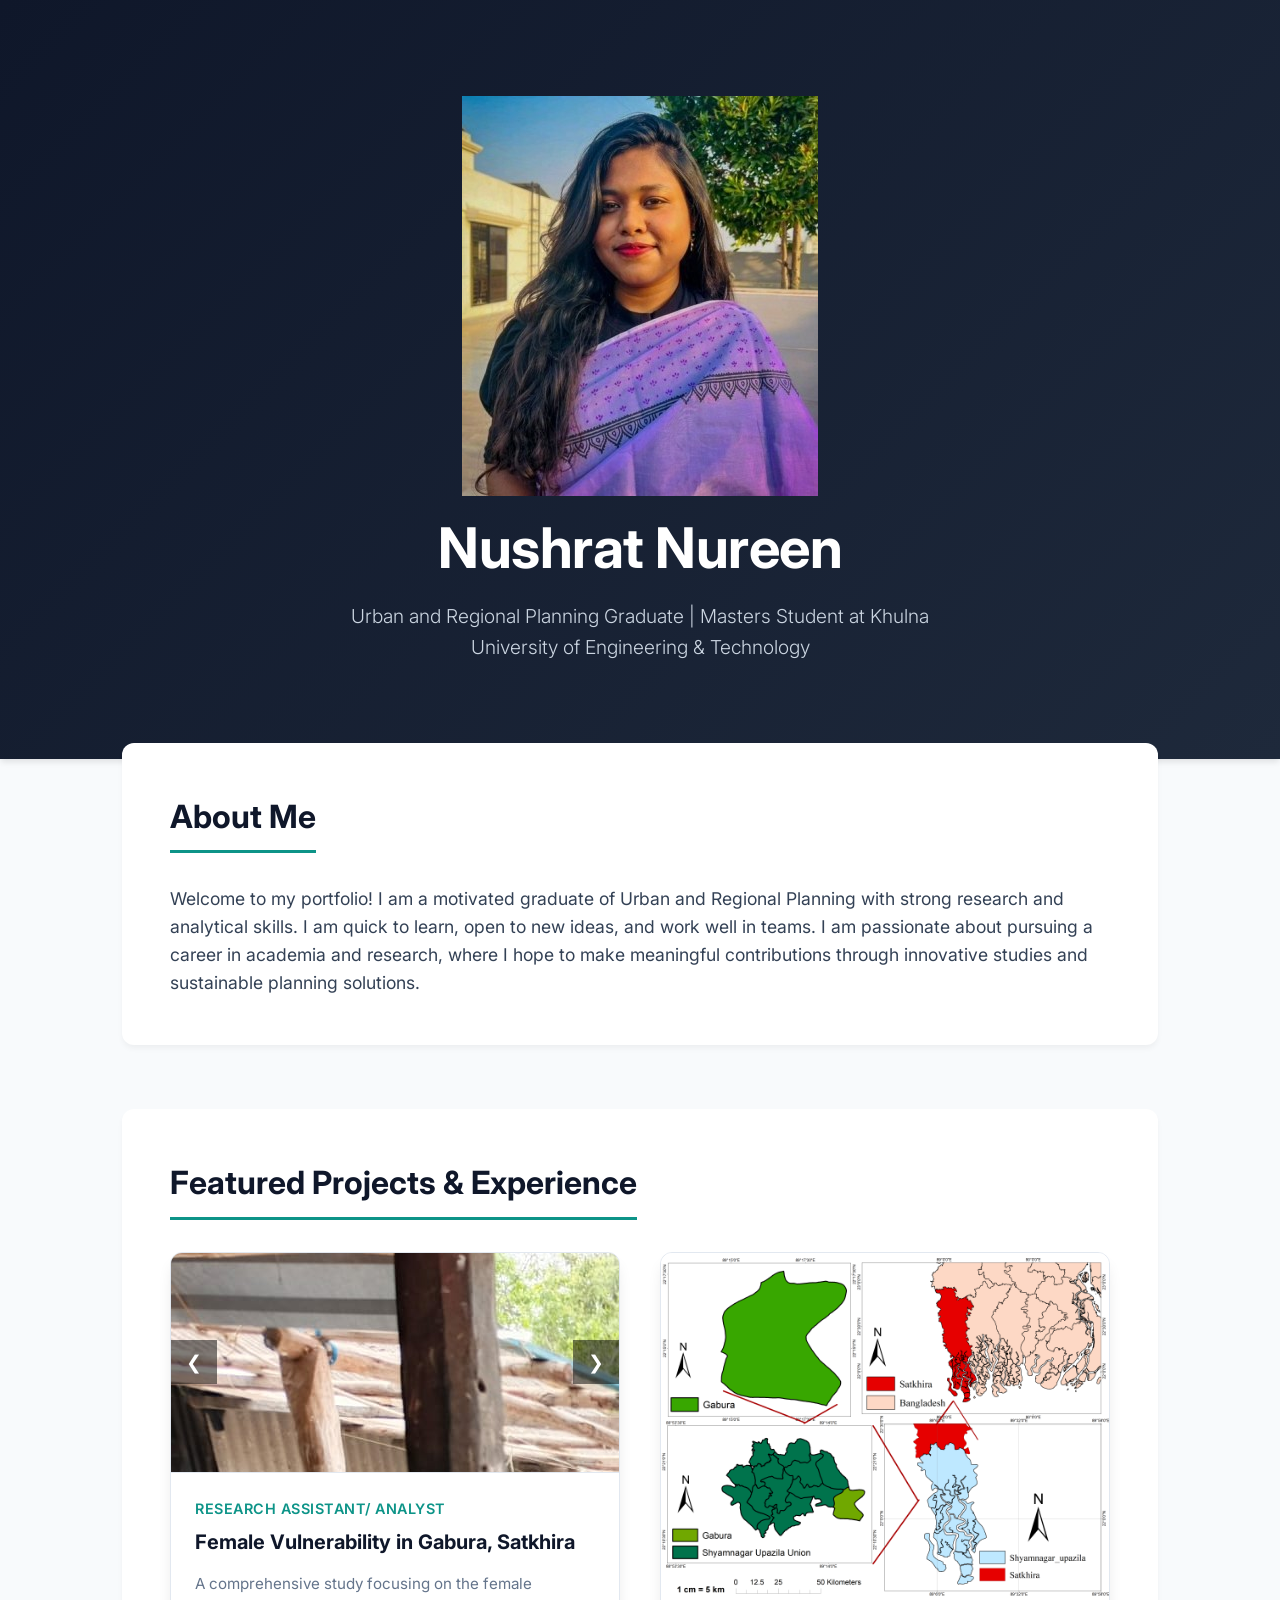
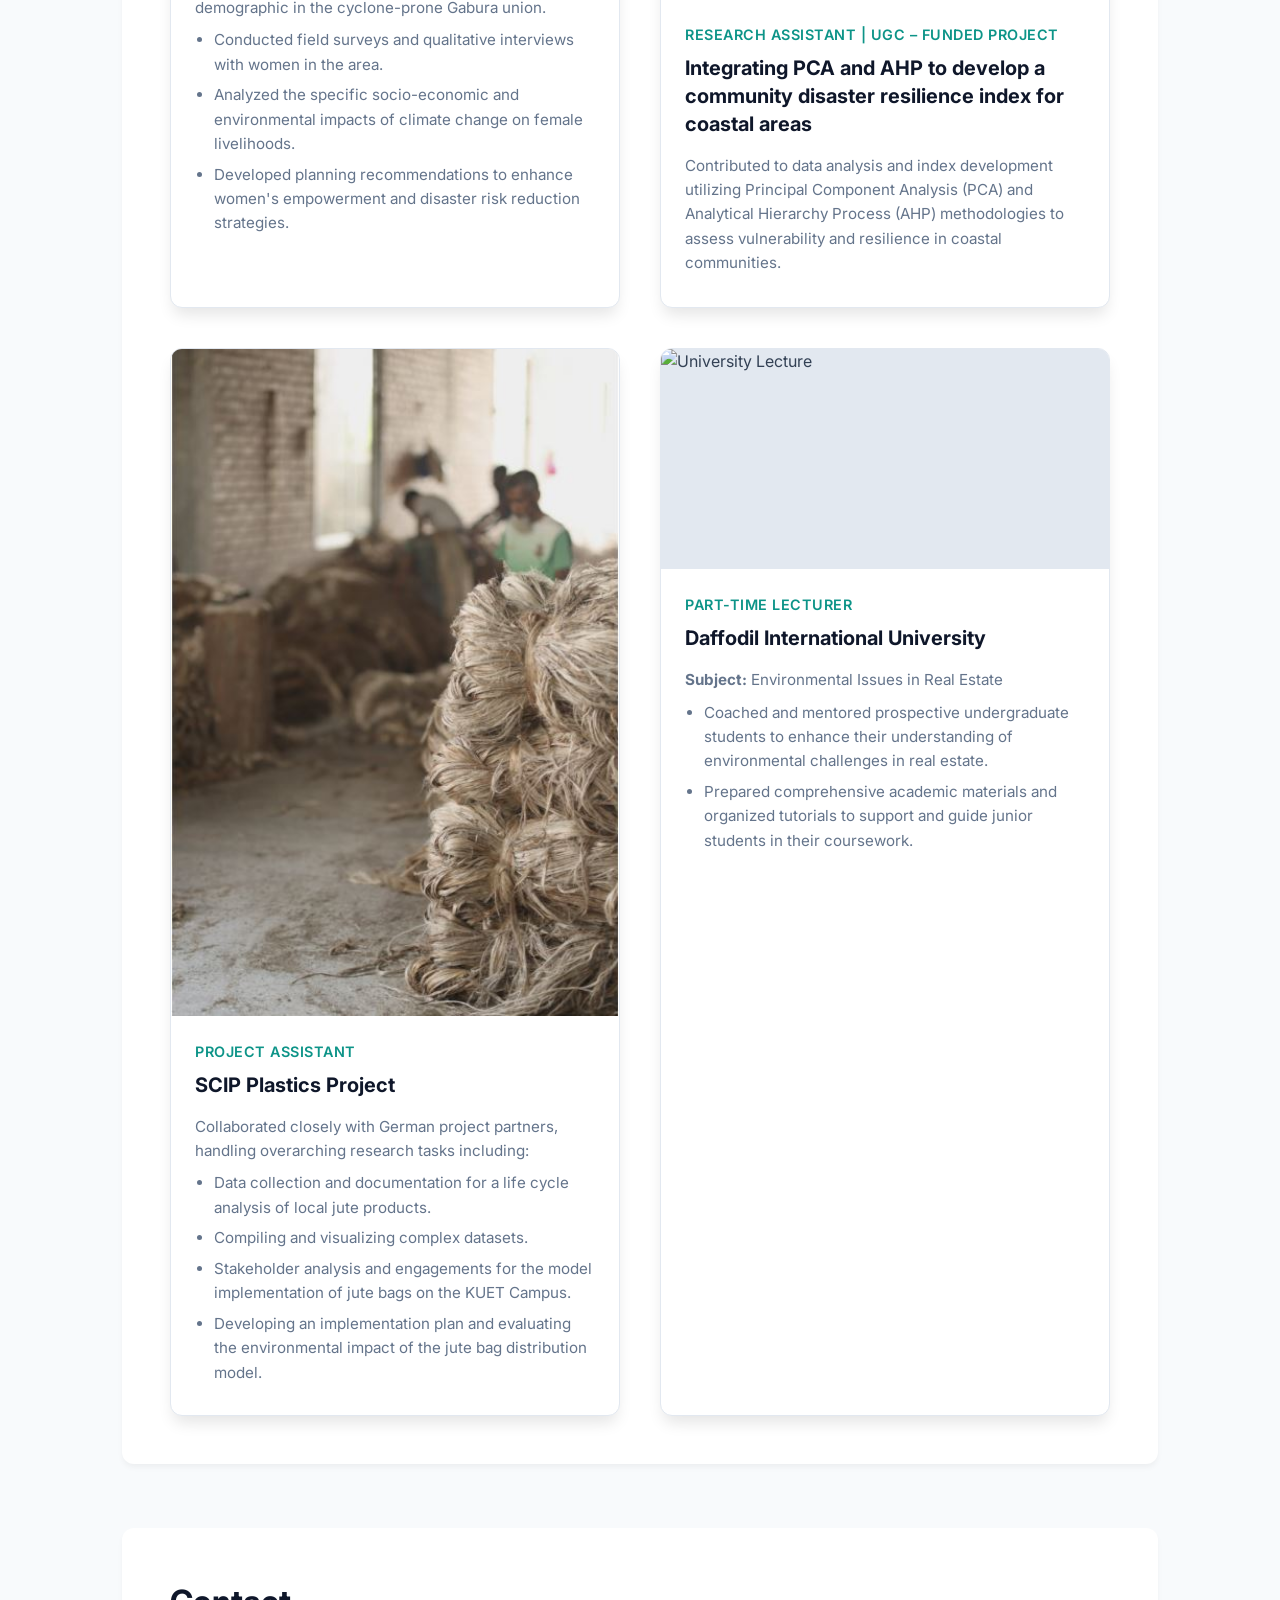
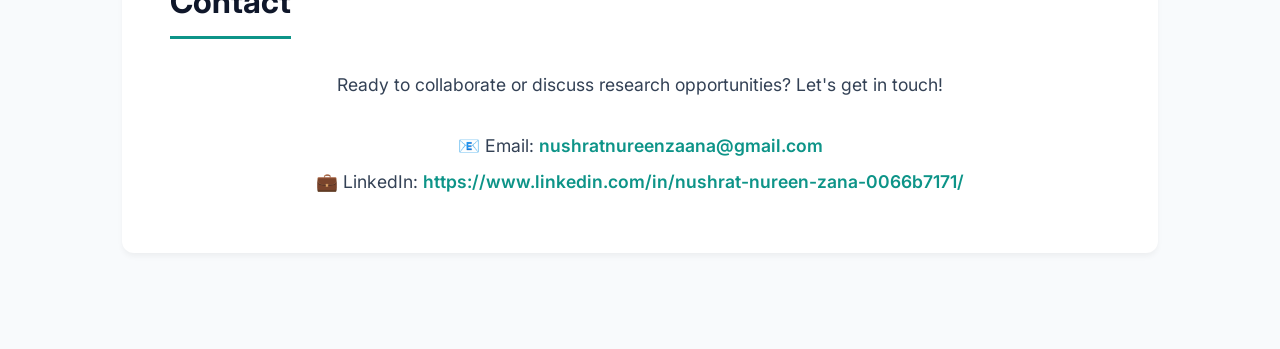
==== portfolio.html @ 05e2dae8 "Add files via upload" ====
<!DOCTYPE html>
<html lang="en">
<head>
    <meta charset="UTF-8">
    <meta name="viewport" content="width=device-width, initial-scale=1.0">
    <title>Nushrat Nureen | Portfolio</title>
    <link href="https://fonts.googleapis.com/css2?family=Inter:wght@300;400;600;700&display=swap" rel="stylesheet">
    <style>
        :root {
            --primary-color: #0f172a; /* Deep Slate */
            --secondary-color: #0d9488; /* Professional Teal */
            --bg-color: #f8fafc; /* Very light gray/blue */
            --card-bg: #ffffff;
            --text-main: #334155;
            --text-light: #64748b;
        }
        
        * {
            margin: 0;
            padding: 0;
            box-sizing: border-box;
            font-family: 'Inter', sans-serif;
        }

        body {
            background-color: var(--bg-color);
            color: var(--text-main);
            line-height: 1.6;
        }

        /* Hero / Header Section */
        header {
            background: linear-gradient(135deg, var(--primary-color), #1e293b);
            color: white;
            text-align: center;
            padding: 6rem 2rem;
            box-shadow: 0 4px 6px -1px rgba(0, 0, 0, 0.1);
        }

        /* Profile Picture Placeholder */
        .profile-pic {
            width: 150px;
            height: 150px;
            border-radius: 50%;
            border: 4px solid var(--secondary-color);
            object-fit: cover;
            margin: 0 auto 1.5rem auto;
            display: block;
            background-color: #cbd5e1;
        }

        header h1 {
            font-size: 3.5rem;
            margin-bottom: 0.5rem;
            font-weight: 700;
            letter-spacing: -0.5px;
        }

        header p {
            font-size: 1.2rem;
            color: #cbd5e1;
            font-weight: 300;
            max-width: 600px;
            margin: 0 auto;
        }

        .container {
            max-width: 1100px;
            margin: -3rem auto 0 auto;
            padding: 2rem;
            position: relative;
            z-index: 10;
        }

        section {
            margin-bottom: 4rem;
            background: var(--card-bg);
            padding: 3rem;
            border-radius: 12px;
            box-shadow: 0 4px 6px -1px rgba(0, 0, 0, 0.05);
        }

        h2 {
            color: var(--primary-color);
            font-size: 2rem;
            border-bottom: 3px solid var(--secondary-color);
            padding-bottom: 0.5rem;
            margin-bottom: 2rem;
            display: inline-block;
        }

        .about-text {
            font-size: 1.1rem;
            color: var(--text-main);
        }

        /* Projects Grid */
        .projects-grid {
            display: grid;
            grid-template-columns: repeat(auto-fit, minmax(320px, 1fr));
            gap: 2.5rem;
        }

        .project-card {
            background: var(--card-bg);
            border-radius: 12px;
            overflow: hidden;
            box-shadow: 0 10px 15px -3px rgba(0,0,0,0.1);
            border: 1px solid #e2e8f0;
            transition: transform 0.3s ease, box-shadow 0.3s ease;
            display: flex;
            flex-direction: column;
        }

        .project-card:hover {
            transform: translateY(-8px);
            box-shadow: 0 20px 25px -5px rgba(0,0,0,0.15);
        }

        /* Standard Single Image Slot */
        .project-image {
            width: 100%;
            height: 220px;
            object-fit: cover;
            background-color: #e2e8f0;
            border-bottom: 1px solid #e2e8f0;
        }

        /* IMAGE SLIDER STYLING */
        .image-slider {
            position: relative;
            width: 100%;
            height: 220px;
            background-color: #e2e8f0;
            border-bottom: 1px solid #e2e8f0;
            overflow: hidden;
        }

        .slide {
            width: 100%;
            height: 100%;
            object-fit: cover;
            position: absolute;
            top: 0;
            left: 0;
            opacity: 0;
            transition: opacity 0.5s ease-in-out;
        }

        .slide.active {
            opacity: 1;
        }

        .slider-btn {
            position: absolute;
            top: 50%;
            transform: translateY(-50%);
            background-color: rgba(0, 0, 0, 0.5);
            color: white;
            border: none;
            padding: 10px 15px;
            cursor: pointer;
            font-size: 1.2rem;
            transition: background-color 0.3s;
        }

        .slider-btn:hover {
            background-color: rgba(0, 0, 0, 0.8);
        }

        .prev-btn { left: 0; }
        .next-btn { right: 0; }

        /* Project Content Styling */
        .project-content {
            padding: 1.5rem;
            display: flex;
            flex-direction: column;
            flex-grow: 1;
        }

        .project-role {
            color: var(--secondary-color);
            font-weight: 600;
            font-size: 0.9rem;
            text-transform: uppercase;
            letter-spacing: 0.5px;
            margin-bottom: 0.5rem;
        }

        .project-card h3 {
            color: var(--primary-color);
            font-size: 1.25rem;
            margin-bottom: 1rem;
            line-height: 1.4;
        }

        .project-card p {
            color: var(--text-light);
            font-size: 0.95rem;
            margin-bottom: 0.5rem;
        }

        .project-list {
            list-style-type: disc;
            padding-left: 1.2rem;
            color: var(--text-light);
            font-size: 0.95rem;
        }

        .project-list li {
            margin-bottom: 0.4rem;
        }

        /* Contact Section */
        .contact-info {
            text-align: center;
        }

        .contact-info p {
            font-size: 1.1rem;
            margin-bottom: 0.5rem;
        }

        a {
            color: var(--secondary-color);
            text-decoration: none;
            font-weight: 600;
            transition: color 0.2s;
        }

        a:hover {
            color: #0f766e;
            text-decoration: underline;
        }

        /* Mobile Responsiveness */
        @media (max-width: 768px) {
            header { padding: 4rem 1rem; }
            header h1 { font-size: 2.5rem; }
            .container { padding: 1rem; margin-top: -1.5rem; }
            section { padding: 2rem 1.5rem; }
        }
    </style>
</head>
<body>

    <header>
        <img src="Nushrat.jpeg" alt="Nushrat Nureen" class="Nushrat-pic">
        
        <h1>Nushrat Nureen</h1>
        <p>Urban and Regional Planning Graduate | Masters Student at Khulna University of Engineering & Technology</p>
    </header>

    <div class="container">
        <section id="about">
            <h2>About Me</h2>
            <p class="about-text">Welcome to my portfolio! I am a motivated graduate of Urban and Regional Planning with strong research and analytical skills. I am quick to learn, open to new ideas, and work well in teams. I am passionate about pursuing a career in academia and research, where I hope to make meaningful contributions through innovative studies and sustainable planning solutions.</p>
        </section>

        <section id="projects">
            <h2>Featured Projects & Experience</h2>
            <div class="projects-grid">
                
                <div class="project-card">
                    <div class="image-slider">
                        <img src="n.jpeg">
                        <img src="p.jpeg">
                        <img src="u.jpeg">
                        
                        <button class="slider-btn prev-btn" onclick="changeSlide(-1)">&#10094;</button>
                        <button class="slider-btn next-btn" onclick="changeSlide(1)">&#10095;</button>
                    </div>
                    
                    <div class="project-content">
                        <span class="project-role">Research Assistant/ Analyst</span>
                        <h3>Female Vulnerability in Gabura, Satkhira</h3>
                        <p>A comprehensive study focusing on the female demographic in the cyclone-prone Gabura union.</p>
                        <ul class="project-list">
                            <li>Conducted field surveys and qualitative interviews with women in the area.</li>
                            <li>Analyzed the specific socio-economic and environmental impacts of climate change on female livelihoods.</li>
                            <li>Developed planning recommendations to enhance women's empowerment and disaster risk reduction strategies.</li>
                        </ul>
                    </div>
                </div>

                <div class="project-card">
                    <img src="Gabura.jpg">
                    
                    <div class="project-content">
                        <span class="project-role">Research Assistant | UGC – funded project</span>
                        <h3>Integrating PCA and AHP to develop a community disaster resilience index for coastal areas</h3>
                        <p>Contributed to data analysis and index development utilizing Principal Component Analysis (PCA) and Analytical Hierarchy Process (AHP) methodologies to assess vulnerability and resilience in coastal communities.</p>
                    </div>
                </div>

                <div class="project-card">
                    <img src="j.jpg">
                    
                    <div class="project-content">
                        <span class="project-role">Project Assistant</span>
                        <h3>SCIP Plastics Project</h3>
                        <p>Collaborated closely with German project partners, handling overarching research tasks including:</p>
                        <ul class="project-list">
                            <li>Data collection and documentation for a life cycle analysis of local jute products.</li>
                            <li>Compiling and visualizing complex datasets.</li>
                            <li>Stakeholder analysis and engagements for the model implementation of jute bags on the KUET Campus.</li>
                            <li>Developing an implementation plan and evaluating the environmental impact of the jute bag distribution model.</li>
                        </ul>
                    </div>
                </div>

                <div class="project-card">
                    <img src="https://images.unsplash.com/photo-1524178232363-1fb2b075b655?ixlib=rb-4.0.3&auto=format&fit=crop&w=600&q=80" alt="University Lecture" class="project-image">
                    
                    <div class="project-content">
                        <span class="project-role">Part-Time Lecturer</span>
                        <h3>Daffodil International University</h3>
                        <p><strong>Subject:</strong> Environmental Issues in Real Estate</p>
                        <ul class="project-list">
                            <li>Coached and mentored prospective undergraduate students to enhance their understanding of environmental challenges in real estate.</li>
                            <li>Prepared comprehensive academic materials and organized tutorials to support and guide junior students in their coursework.</li>
                        </ul>
                    </div>
                </div>

            </div>
        </section>

        <section id="contact">
            <h2>Contact</h2>
            <div class="contact-info">
                <p>Ready to collaborate or discuss research opportunities? Let's get in touch!</p>
                <br>
                <p>📧 Email: <a href="mailto:nushratnureenzaana@gmail.com">nushratnureenzaana@gmail.com</a></p>
                <p>💼 LinkedIn: <a href="#">https://www.linkedin.com/in/nushrat-nureen-zana-0066b7171/</a></p>
            </div>
        </section>
    </div>

    <script>
        let currentSlide = 0;
        const slides = document.querySelectorAll('.slide');

        function showSlide(index) {
            slides.forEach(slide => slide.classList.remove('active'));
            
            if (index >= slides.length) {
                currentSlide = 0;
            } else if (index < 0) {
                currentSlide = slides.length - 1;
            } else {
                currentSlide = index;
            }

            slides[currentSlide].classList.add('active');
        }

        function changeSlide(direction) {
            showSlide(currentSlide + direction);
        }
    </script>
</body>
</html>
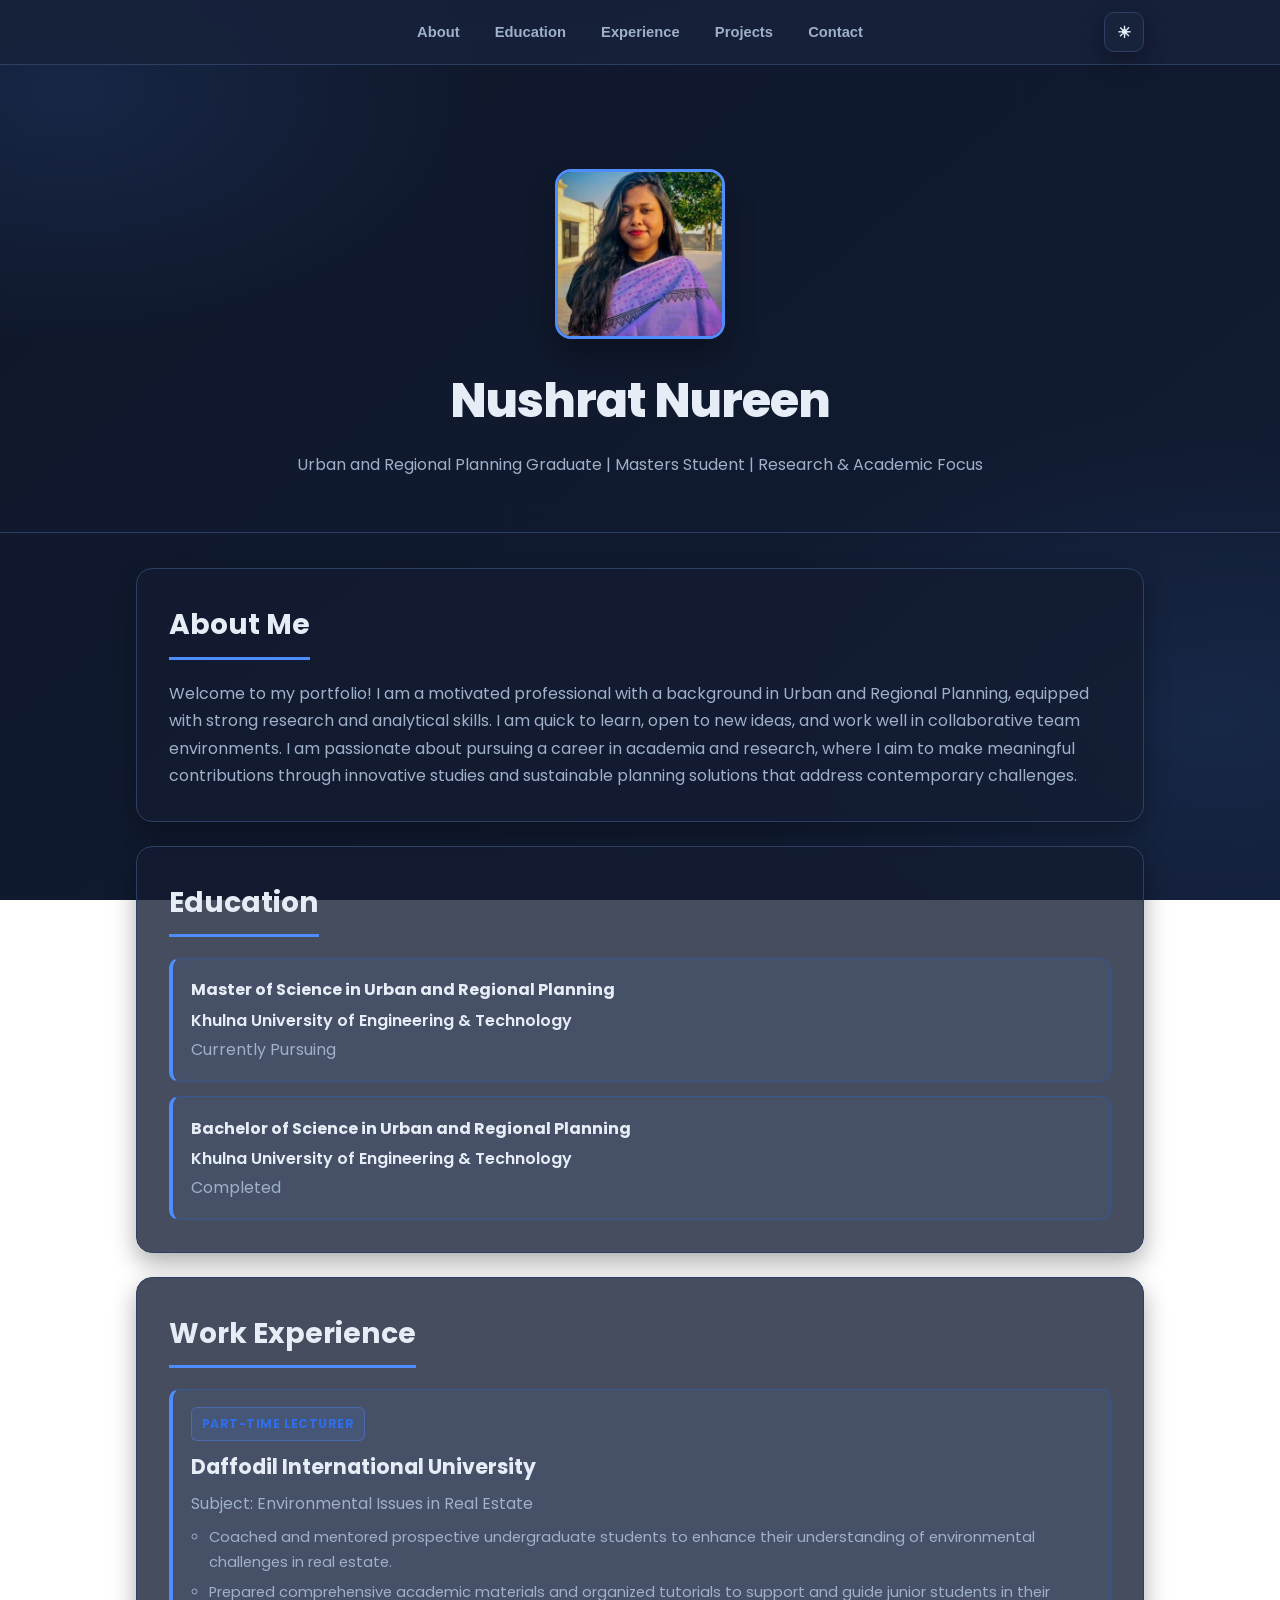
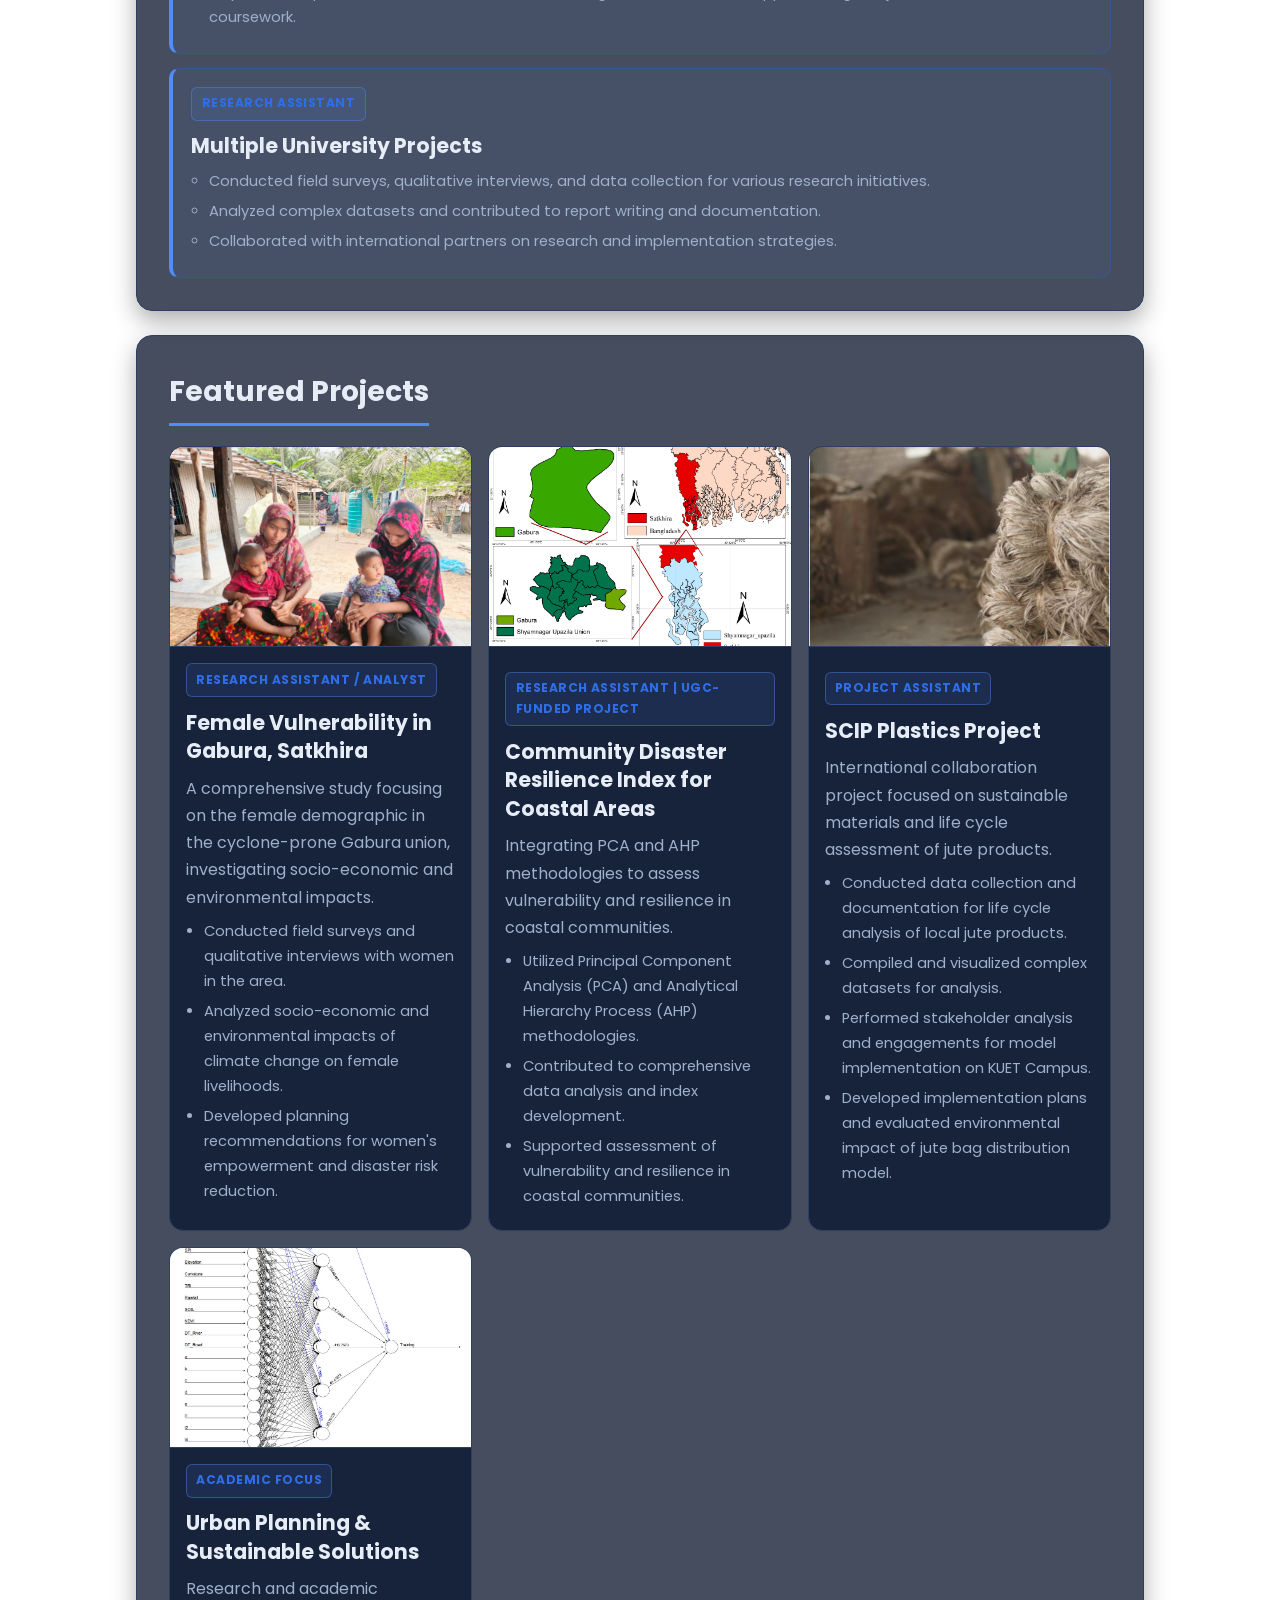
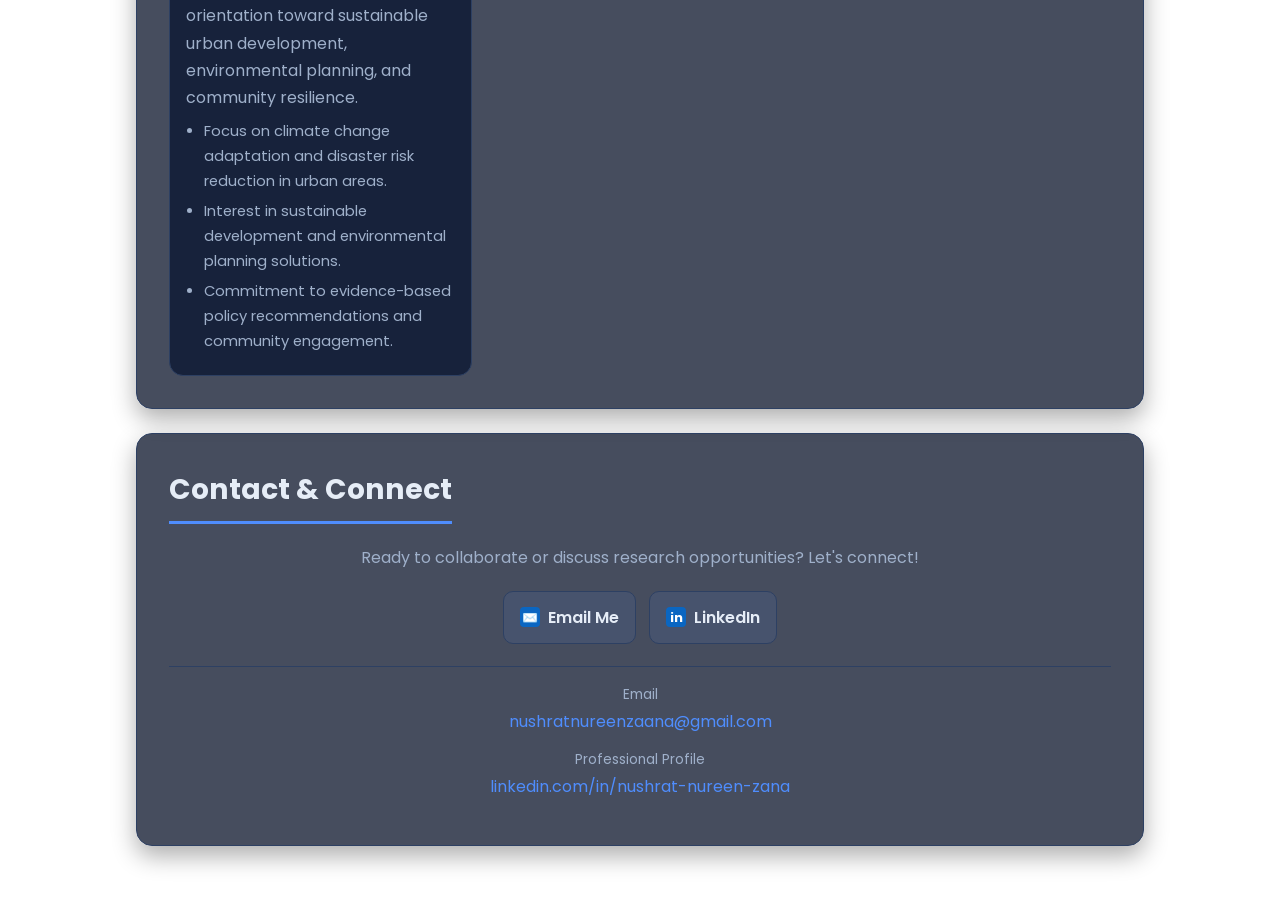
==== commit 5f7a04d0: "Add files via upload portfolio updates" ====
--- a/portfolio.html
+++ b/portfolio.html
@@ -4,322 +4,160 @@
     <meta charset="UTF-8">
     <meta name="viewport" content="width=device-width, initial-scale=1.0">
     <title>Nushrat Nureen | Portfolio</title>
-    <link href="https://fonts.googleapis.com/css2?family=Inter:wght@300;400;600;700&display=swap" rel="stylesheet">
-    <style>
-        :root {
-            --primary-color: #0f172a; /* Deep Slate */
-            --secondary-color: #0d9488; /* Professional Teal */
-            --bg-color: #f8fafc; /* Very light gray/blue */
-            --card-bg: #ffffff;
-            --text-main: #334155;
-            --text-light: #64748b;
-        }
-        
-        * {
-            margin: 0;
-            padding: 0;
-            box-sizing: border-box;
-            font-family: 'Inter', sans-serif;
-        }
-
-        body {
-            background-color: var(--bg-color);
-            color: var(--text-main);
-            line-height: 1.6;
-        }
-
-        /* Hero / Header Section */
-        header {
-            background: linear-gradient(135deg, var(--primary-color), #1e293b);
-            color: white;
-            text-align: center;
-            padding: 6rem 2rem;
-            box-shadow: 0 4px 6px -1px rgba(0, 0, 0, 0.1);
-        }
-
-        /* Profile Picture Placeholder */
-        .profile-pic {
-            width: 150px;
-            height: 150px;
-            border-radius: 50%;
-            border: 4px solid var(--secondary-color);
-            object-fit: cover;
-            margin: 0 auto 1.5rem auto;
-            display: block;
-            background-color: #cbd5e1;
-        }
-
-        header h1 {
-            font-size: 3.5rem;
-            margin-bottom: 0.5rem;
-            font-weight: 700;
-            letter-spacing: -0.5px;
-        }
-
-        header p {
-            font-size: 1.2rem;
-            color: #cbd5e1;
-            font-weight: 300;
-            max-width: 600px;
-            margin: 0 auto;
-        }
-
-        .container {
-            max-width: 1100px;
-            margin: -3rem auto 0 auto;
-            padding: 2rem;
-            position: relative;
-            z-index: 10;
-        }
-
-        section {
-            margin-bottom: 4rem;
-            background: var(--card-bg);
-            padding: 3rem;
-            border-radius: 12px;
-            box-shadow: 0 4px 6px -1px rgba(0, 0, 0, 0.05);
-        }
-
-        h2 {
-            color: var(--primary-color);
-            font-size: 2rem;
-            border-bottom: 3px solid var(--secondary-color);
-            padding-bottom: 0.5rem;
-            margin-bottom: 2rem;
-            display: inline-block;
-        }
-
-        .about-text {
-            font-size: 1.1rem;
-            color: var(--text-main);
-        }
-
-        /* Projects Grid */
-        .projects-grid {
-            display: grid;
-            grid-template-columns: repeat(auto-fit, minmax(320px, 1fr));
-            gap: 2.5rem;
-        }
-
-        .project-card {
-            background: var(--card-bg);
-            border-radius: 12px;
-            overflow: hidden;
-            box-shadow: 0 10px 15px -3px rgba(0,0,0,0.1);
-            border: 1px solid #e2e8f0;
-            transition: transform 0.3s ease, box-shadow 0.3s ease;
-            display: flex;
-            flex-direction: column;
-        }
-
-        .project-card:hover {
-            transform: translateY(-8px);
-            box-shadow: 0 20px 25px -5px rgba(0,0,0,0.15);
-        }
-
-        /* Standard Single Image Slot */
-        .project-image {
-            width: 100%;
-            height: 220px;
-            object-fit: cover;
-            background-color: #e2e8f0;
-            border-bottom: 1px solid #e2e8f0;
-        }
-
-        /* IMAGE SLIDER STYLING */
-        .image-slider {
-            position: relative;
-            width: 100%;
-            height: 220px;
-            background-color: #e2e8f0;
-            border-bottom: 1px solid #e2e8f0;
-            overflow: hidden;
-        }
-
-        .slide {
-            width: 100%;
-            height: 100%;
-            object-fit: cover;
-            position: absolute;
-            top: 0;
-            left: 0;
-            opacity: 0;
-            transition: opacity 0.5s ease-in-out;
-        }
-
-        .slide.active {
-            opacity: 1;
-        }
-
-        .slider-btn {
-            position: absolute;
-            top: 50%;
-            transform: translateY(-50%);
-            background-color: rgba(0, 0, 0, 0.5);
-            color: white;
-            border: none;
-            padding: 10px 15px;
-            cursor: pointer;
-            font-size: 1.2rem;
-            transition: background-color 0.3s;
-        }
-
-        .slider-btn:hover {
-            background-color: rgba(0, 0, 0, 0.8);
-        }
-
-        .prev-btn { left: 0; }
-        .next-btn { right: 0; }
-
-        /* Project Content Styling */
-        .project-content {
-            padding: 1.5rem;
-            display: flex;
-            flex-direction: column;
-            flex-grow: 1;
-        }
-
-        .project-role {
-            color: var(--secondary-color);
-            font-weight: 600;
-            font-size: 0.9rem;
-            text-transform: uppercase;
-            letter-spacing: 0.5px;
-            margin-bottom: 0.5rem;
-        }
-
-        .project-card h3 {
-            color: var(--primary-color);
-            font-size: 1.25rem;
-            margin-bottom: 1rem;
-            line-height: 1.4;
-        }
-
-        .project-card p {
-            color: var(--text-light);
-            font-size: 0.95rem;
-            margin-bottom: 0.5rem;
-        }
-
-        .project-list {
-            list-style-type: disc;
-            padding-left: 1.2rem;
-            color: var(--text-light);
-            font-size: 0.95rem;
-        }
-
-        .project-list li {
-            margin-bottom: 0.4rem;
-        }
-
-        /* Contact Section */
-        .contact-info {
-            text-align: center;
-        }
-
-        .contact-info p {
-            font-size: 1.1rem;
-            margin-bottom: 0.5rem;
-        }
-
-        a {
-            color: var(--secondary-color);
-            text-decoration: none;
-            font-weight: 600;
-            transition: color 0.2s;
-        }
-
-        a:hover {
-            color: #0f766e;
-            text-decoration: underline;
-        }
-
-        /* Mobile Responsiveness */
-        @media (max-width: 768px) {
-            header { padding: 4rem 1rem; }
-            header h1 { font-size: 2.5rem; }
-            .container { padding: 1rem; margin-top: -1.5rem; }
-            section { padding: 2rem 1.5rem; }
-        }
-    </style>
+    <link href="https://fonts.googleapis.com/css2?family=Poppins:wght@300;400;600;700;800&display=swap" rel="stylesheet">
+    <link rel="stylesheet" href="styles.css">
 </head>
 <body>
+    <!-- Navigation Bar -->
+    <nav>
+        <div class="nav-container">
+            <button class="theme-toggle" onclick="toggleTheme()" aria-label="Toggle theme">☀</button>
+            <button class="nav-toggle" type="button" aria-label="Toggle menu" aria-expanded="false">
+                <span></span>
+                <span></span>
+                <span></span>
+            </button>
+            <div class="nav-links">
+                <button class="nav-btn active" data-section="about">About</button>
+                <button class="nav-btn" data-section="education">Education</button>
+                <button class="nav-btn" data-section="experience">Experience</button>
+                <button class="nav-btn" data-section="projects">Projects</button>
+                <button class="nav-btn" data-section="contact">Contact</button>
+            </div>
+        </div>
+    </nav>
 
     <header>
-        <img src="Nushrat.jpeg" alt="Nushrat Nureen" class="Nushrat-pic">
+        <img src="Nushrat.jpeg" alt="Nushrat Nureen" class="profile-pic">
         
         <h1>Nushrat Nureen</h1>
-        <p>Urban and Regional Planning Graduate | Masters Student at Khulna University of Engineering & Technology</p>
+        <p>Urban and Regional Planning Graduate | Masters Student | Research & Academic Focus</p>
     </header>
 
     <div class="container">
         <section id="about">
             <h2>About Me</h2>
-            <p class="about-text">Welcome to my portfolio! I am a motivated graduate of Urban and Regional Planning with strong research and analytical skills. I am quick to learn, open to new ideas, and work well in teams. I am passionate about pursuing a career in academia and research, where I hope to make meaningful contributions through innovative studies and sustainable planning solutions.</p>
+            <p class="about-text">Welcome to my portfolio! I am a motivated professional with a background in Urban and Regional Planning, equipped with strong research and analytical skills. I am quick to learn, open to new ideas, and work well in collaborative team environments. I am passionate about pursuing a career in academia and research, where I aim to make meaningful contributions through innovative studies and sustainable planning solutions that address contemporary challenges.</p>
+        </section>
+
+        <section id="education">
+            <h2>Education</h2>
+            <ul class="education-list">
+                <li class="education-item">
+                    <div class="degree-title">Master of Science in Urban and Regional Planning</div>
+                    <div class="institution">Khulna University of Engineering & Technology</div>
+                    <div class="year">Currently Pursuing</div>
+                </li>
+                <li class="education-item">
+                    <div class="degree-title">Bachelor of Science in Urban and Regional Planning</div>
+                    <div class="institution">Khulna University of Engineering & Technology</div>
+                    <div class="year">Completed</div>
+                </li>
+            </ul>
+        </section>
+
+        <section id="experience">
+            <h2>Work Experience</h2>
+            <ul class="experience-list">
+                <li class="experience-item">
+                    <div class="project-role">Part-Time Lecturer</div>
+                    <h3>Daffodil International University</h3>
+                    <div class="year">Subject: Environmental Issues in Real Estate</div>
+                    <div class="description">
+                        <ul class="project-list" style="margin-top: 0.5rem;">
+                            <li>Coached and mentored prospective undergraduate students to enhance their understanding of environmental challenges in real estate.</li>
+                            <li>Prepared comprehensive academic materials and organized tutorials to support and guide junior students in their coursework.</li>
+                        </ul>
+                    </div>
+                </li>
+                <li class="experience-item">
+                    <div class="project-role">Research Assistant</div>
+                    <h3>Multiple University Projects</h3>
+                    <div class="description">
+                        <ul class="project-list" style="margin-top: 0.5rem;">
+                            <li>Conducted field surveys, qualitative interviews, and data collection for various research initiatives.</li>
+                            <li>Analyzed complex datasets and contributed to report writing and documentation.</li>
+                            <li>Collaborated with international partners on research and implementation strategies.</li>
+                        </ul>
+                    </div>
+                </li>
+            </ul>
         </section>
 
         <section id="projects">
-            <h2>Featured Projects & Experience</h2>
+            <h2>Featured Projects</h2>
             <div class="projects-grid">
                 
                 <div class="project-card">
                     <div class="image-slider">
-                        <img src="n.jpeg">
-                        <img src="p.jpeg">
-                        <img src="u.jpeg">
+                        <img src="n.jpeg" class="slide active">
+                        <img src="p.jpeg" class="slide">
+                        <img src="u.jpeg" class="slide">
                         
-                        <button class="slider-btn prev-btn" onclick="changeSlide(-1)">&#10094;</button>
-                        <button class="slider-btn next-btn" onclick="changeSlide(1)">&#10095;</button>
+                        <button class="slider-btn prev-btn" onclick="changeSlide(this, -1)">❮</button>
+                        <button class="slider-btn next-btn" onclick="changeSlide(this, 1)">❯</button>
                     </div>
                     
                     <div class="project-content">
-                        <span class="project-role">Research Assistant/ Analyst</span>
+                        <span class="project-role">Research Assistant / Analyst</span>
                         <h3>Female Vulnerability in Gabura, Satkhira</h3>
-                        <p>A comprehensive study focusing on the female demographic in the cyclone-prone Gabura union.</p>
+                        <p>A comprehensive study focusing on the female demographic in the cyclone-prone Gabura union, investigating socio-economic and environmental impacts.</p>
                         <ul class="project-list">
                             <li>Conducted field surveys and qualitative interviews with women in the area.</li>
-                            <li>Analyzed the specific socio-economic and environmental impacts of climate change on female livelihoods.</li>
-                            <li>Developed planning recommendations to enhance women's empowerment and disaster risk reduction strategies.</li>
+                            <li>Analyzed socio-economic and environmental impacts of climate change on female livelihoods.</li>
+                            <li>Developed planning recommendations for women's empowerment and disaster risk reduction.</li>
                         </ul>
                     </div>
                 </div>
 
                 <div class="project-card">
-                    <img src="Gabura.jpg">
+                    <img src="Gabura.jpg.jpeg" alt="Coastal Community" class="project-image">
                     
                     <div class="project-content">
-                        <span class="project-role">Research Assistant | UGC – funded project</span>
-                        <h3>Integrating PCA and AHP to develop a community disaster resilience index for coastal areas</h3>
-                        <p>Contributed to data analysis and index development utilizing Principal Component Analysis (PCA) and Analytical Hierarchy Process (AHP) methodologies to assess vulnerability and resilience in coastal communities.</p>
-                    </div>
-                </div>
-
-                <div class="project-card">
-                    <img src="j.jpg">
-                    
-                    <div class="project-content">
-                        <span class="project-role">Project Assistant</span>
-                        <h3>SCIP Plastics Project</h3>
-                        <p>Collaborated closely with German project partners, handling overarching research tasks including:</p>
+                        <span class="project-role">Research Assistant | UGC-Funded Project</span>
+                        <h3>Community Disaster Resilience Index for Coastal Areas</h3>
+                        <p>Integrating PCA and AHP methodologies to assess vulnerability and resilience in coastal communities.</p>
                         <ul class="project-list">
-                            <li>Data collection and documentation for a life cycle analysis of local jute products.</li>
-                            <li>Compiling and visualizing complex datasets.</li>
-                            <li>Stakeholder analysis and engagements for the model implementation of jute bags on the KUET Campus.</li>
-                            <li>Developing an implementation plan and evaluating the environmental impact of the jute bag distribution model.</li>
+                            <li>Utilized Principal Component Analysis (PCA) and Analytical Hierarchy Process (AHP) methodologies.</li>
+                            <li>Contributed to comprehensive data analysis and index development.</li>
+                            <li>Supported assessment of vulnerability and resilience in coastal communities.</li>
                         </ul>
                     </div>
                 </div>
 
                 <div class="project-card">
-                    <img src="https://images.unsplash.com/photo-1524178232363-1fb2b075b655?ixlib=rb-4.0.3&auto=format&fit=crop&w=600&q=80" alt="University Lecture" class="project-image">
+                    <img src="j.jpg.jpeg" alt="Sustainable Materials" class="project-image">
                     
                     <div class="project-content">
-                        <span class="project-role">Part-Time Lecturer</span>
-                        <h3>Daffodil International University</h3>
-                        <p><strong>Subject:</strong> Environmental Issues in Real Estate</p>
+                        <span class="project-role">Project Assistant</span>
+                        <h3>SCIP Plastics Project</h3>
+                        <p>International collaboration project focused on sustainable materials and life cycle assessment of jute products.</p>
                         <ul class="project-list">
-                            <li>Coached and mentored prospective undergraduate students to enhance their understanding of environmental challenges in real estate.</li>
-                            <li>Prepared comprehensive academic materials and organized tutorials to support and guide junior students in their coursework.</li>
+                            <li>Conducted data collection and documentation for life cycle analysis of local jute products.</li>
+                            <li>Compiled and visualized complex datasets for analysis.</li>
+                            <li>Performed stakeholder analysis and engagements for model implementation on KUET Campus.</li>
+                            <li>Developed implementation plans and evaluated environmental impact of jute bag distribution model.</li>
+                        </ul>
+                    </div>
+                </div>
+
+                <div class="project-card">
+                    <div class="image-slider">
+                        <img src="res.jpeg" alt="Research Photo 1" class="slide active">
+                        <img src="res2.jpeg" alt="Research Photo 2" class="slide">
+
+                        <button class="slider-btn prev-btn" onclick="changeSlide(this, -1)">❮</button>
+                        <button class="slider-btn next-btn" onclick="changeSlide(this, 1)">❯</button>
+                    </div>
+                    
+                    <div class="project-content">
+                        <span class="project-role">Academic Focus</span>
+                        <h3>Urban Planning & Sustainable Solutions</h3>
+                        <p>Research and academic orientation toward sustainable urban development, environmental planning, and community resilience.</p>
+                        <ul class="project-list">
+                            <li>Focus on climate change adaptation and disaster risk reduction in urban areas.</li>
+                            <li>Interest in sustainable development and environmental planning solutions.</li>
+                            <li>Commitment to evidence-based policy recommendations and community engagement.</li>
                         </ul>
                     </div>
                 </div>
@@ -328,37 +166,31 @@
         </section>
 
         <section id="contact">
-            <h2>Contact</h2>
+            <h2>Contact & Connect</h2>
             <div class="contact-info">
-                <p>Ready to collaborate or discuss research opportunities? Let's get in touch!</p>
-                <br>
-                <p>📧 Email: <a href="mailto:nushratnureenzaana@gmail.com">nushratnureenzaana@gmail.com</a></p>
-                <p>💼 LinkedIn: <a href="#">https://www.linkedin.com/in/nushrat-nureen-zana-0066b7171/</a></p>
+                <p>Ready to collaborate or discuss research opportunities? Let's connect!</p>
+                
+                <div class="contact-links-container">
+                    <a href="mailto:nushratnureenzaana@gmail.com" class="contact-link-btn">
+                        <span class="contact-link-icon">✉️</span>
+                        <span>Email Me</span>
+                    </a>
+                    <a href="https://www.linkedin.com/in/nushrat-nureen-zana-0066b7171/" target="_blank" class="contact-link-btn">
+                        <span class="contact-link-icon">in</span>
+                        <span>LinkedIn</span>
+                    </a>
+                </div>
+
+                <div class="contact-details">
+                    <p class="contact-label">Email</p>
+                    <p class="contact-value"><a href="mailto:nushratnureenzaana@gmail.com">nushratnureenzaana@gmail.com</a></p>
+                    <p class="contact-label">Professional Profile</p>
+                    <p class="contact-value"><a href="https://www.linkedin.com/in/nushrat-nureen-zana-0066b7171/" target="_blank">linkedin.com/in/nushrat-nureen-zana</a></p>
+                </div>
             </div>
         </section>
     </div>
 
-    <script>
-        let currentSlide = 0;
-        const slides = document.querySelectorAll('.slide');
-
-        function showSlide(index) {
-            slides.forEach(slide => slide.classList.remove('active'));
-            
-            if (index >= slides.length) {
-                currentSlide = 0;
-            } else if (index < 0) {
-                currentSlide = slides.length - 1;
-            } else {
-                currentSlide = index;
-            }
-
-            slides[currentSlide].classList.add('active');
-        }
-
-        function changeSlide(direction) {
-            showSlide(currentSlide + direction);
-        }
-    </script>
+    <script src="script.js"></script>
 </body>
-</html>+</html>
--- a/styles.css
+++ b/styles.css
@@ -0,0 +1,490 @@
+:root {
+    --bg: #0f172a;
+    --bg-soft: #111c33;
+    --surface: rgba(18, 28, 49, 0.78);
+    --surface-solid: #17223b;
+    --text: #e6edf7;
+    --muted: #9fb0ca;
+    --line: #2d4063;
+    --accent: #4f8dfd;
+    --accent-strong: #2f6ee8;
+    --shadow: rgba(0, 0, 0, 0.32);
+}
+
+body.light-mode {
+    --bg: #f2f6fc;
+    --bg-soft: #e8eef9;
+    --surface: rgba(255, 255, 255, 0.88);
+    --surface-solid: #ffffff;
+    --text: #132238;
+    --muted: #4d6484;
+    --line: #d2dded;
+    --accent: #275cca;
+    --accent-strong: #1d4fb5;
+    --shadow: rgba(20, 34, 57, 0.1);
+}
+
+* {
+    margin: 0;
+    padding: 0;
+    box-sizing: border-box;
+}
+
+html {
+    scroll-behavior: smooth;
+}
+
+body {
+    font-family: "Poppins", "Segoe UI", Tahoma, sans-serif;
+    background: radial-gradient(700px 420px at 5% 10%, rgba(79, 141, 253, 0.13), transparent 60%),
+                radial-gradient(850px 520px at 95% 80%, rgba(79, 141, 253, 0.1), transparent 60%),
+                linear-gradient(140deg, var(--bg), var(--bg-soft));
+    color: var(--text);
+    line-height: 1.7;
+    min-height: 100vh;
+    transition: background 0.25s ease, color 0.25s ease;
+    background-attachment: fixed;
+}
+
+.theme-toggle {
+    position: absolute;
+    top: 50%;
+    right: 1rem;
+    transform: translateY(-50%);
+    z-index: 210;
+    border: 1px solid var(--line);
+    background: var(--surface-solid);
+    color: var(--text);
+    width: 40px;
+    height: 40px;
+    padding: 0;
+    border-radius: 10px;
+    font-weight: 600;
+    font-size: 1rem;
+    cursor: pointer;
+    box-shadow: 0 8px 22px var(--shadow);
+}
+
+.theme-toggle:hover {
+    border-color: var(--accent);
+}
+
+nav {
+    position: sticky;
+    top: 0;
+    z-index: 200;
+    backdrop-filter: blur(12px);
+    background: color-mix(in srgb, var(--surface-solid) 88%, transparent);
+    border-bottom: 1px solid var(--line);
+}
+
+.nav-container {
+    max-width: 1040px;
+    margin: 0 auto;
+    padding: 0 1rem;
+    min-height: 64px;
+    position: relative;
+    display: flex;
+    align-items: center;
+    justify-content: center;
+    gap: 0.2rem;
+}
+
+.nav-links {
+    display: flex;
+    align-items: center;
+    gap: 0.2rem;
+}
+
+.nav-btn {
+    border: none;
+    background: transparent;
+    color: var(--muted);
+    font-size: 0.92rem;
+    font-weight: 600;
+    padding: 1rem 1rem;
+    cursor: pointer;
+    border-radius: 8px;
+    transition: color 0.2s ease, background 0.2s ease;
+}
+
+.nav-btn:hover {
+    color: var(--text);
+    background: rgba(79, 141, 253, 0.08);
+}
+
+.nav-btn.active {
+    color: var(--accent);
+}
+
+.nav-toggle {
+    display: none;
+    border: 1px solid var(--line);
+    background: var(--surface-solid);
+    color: var(--text);
+    border-radius: 10px;
+    width: 44px;
+    height: 40px;
+    cursor: pointer;
+    align-items: center;
+    justify-content: center;
+    flex-direction: column;
+    gap: 5px;
+}
+
+.nav-toggle span {
+    display: block;
+    width: 18px;
+    height: 2px;
+    background: var(--text);
+    border-radius: 2px;
+}
+
+header {
+    text-align: center;
+    padding: 6.5rem 1.5rem 3.4rem;
+    border-bottom: 1px solid var(--line);
+}
+
+.profile-pic {
+    width: 170px;
+    height: 170px;
+    object-fit: cover;
+    border-radius: 16px;
+    border: 3px solid var(--accent);
+    box-shadow: 0 16px 30px var(--shadow);
+    margin: 0 auto 1.4rem;
+    display: block;
+}
+
+header h1 {
+    font-size: clamp(2rem, 3.7vw, 3.2rem);
+    font-weight: 800;
+    letter-spacing: -0.02em;
+    margin-bottom: 0.55rem;
+}
+
+header p {
+    color: var(--muted);
+    max-width: 700px;
+    margin: 0 auto;
+}
+
+.container {
+    max-width: 1040px;
+    margin: 0 auto;
+    padding: 2.2rem 1rem 3rem;
+}
+
+section {
+    scroll-margin-top: 86px;
+    background: var(--surface);
+    border: 1px solid var(--line);
+    border-radius: 16px;
+    padding: 2rem;
+    margin-bottom: 1.5rem;
+    box-shadow: 0 10px 24px var(--shadow);
+}
+
+h2 {
+    font-size: clamp(1.5rem, 2.2vw, 2rem);
+    margin-bottom: 1.3rem;
+    display: inline-block;
+    font-weight: 700;
+    color: var(--text);
+    border-bottom: 3px solid var(--accent);
+    padding-bottom: 0.45rem;
+}
+
+h3 {
+    font-size: 1.28rem;
+    line-height: 1.4;
+    margin-bottom: 0.55rem;
+}
+
+.about-text {
+    color: var(--muted);
+}
+
+.education-list,
+.experience-list {
+    list-style: none;
+}
+
+.education-item,
+.experience-item {
+    padding: 1.1rem 1.15rem;
+    background: rgba(79, 141, 253, 0.06);
+    border: 1px solid color-mix(in srgb, var(--line) 70%, var(--accent) 30%);
+    border-left: 4px solid var(--accent);
+    border-radius: 10px;
+    margin-bottom: 0.9rem;
+}
+
+.education-item:last-child,
+.experience-item:last-child {
+    margin-bottom: 0;
+}
+
+.degree-title {
+    font-weight: 700;
+    margin-bottom: 0.2rem;
+}
+
+.institution {
+    color: var(--text);
+    font-weight: 600;
+    margin-bottom: 0.12rem;
+}
+
+.year,
+.description {
+    color: var(--muted);
+}
+
+.projects-grid {
+    display: grid;
+    grid-template-columns: repeat(auto-fit, minmax(280px, 1fr));
+    gap: 1rem;
+}
+
+.project-card {
+    background: var(--surface-solid);
+    border: 1px solid var(--line);
+    border-radius: 14px;
+    overflow: hidden;
+    transition: transform 0.2s ease, box-shadow 0.2s ease;
+}
+
+.project-card:hover {
+    transform: translateY(-3px);
+    box-shadow: 0 12px 22px var(--shadow);
+}
+
+.project-image,
+.image-slider {
+    width: 100%;
+    height: 200px;
+    object-fit: cover;
+    border-bottom: 1px solid var(--line);
+    background: #dfe7f5;
+}
+
+.image-slider {
+    position: relative;
+    overflow: hidden;
+}
+
+.slide {
+    position: absolute;
+    inset: 0;
+    width: 100%;
+    height: 100%;
+    object-fit: cover;
+    opacity: 0;
+    transition: opacity 0.35s ease;
+}
+
+.slide.active {
+    opacity: 1;
+}
+
+.slider-btn {
+    position: absolute;
+    top: 50%;
+    transform: translateY(-50%);
+    border: 1px solid rgba(255, 255, 255, 0.42);
+    background: rgba(15, 23, 42, 0.5);
+    color: #fff;
+    width: 34px;
+    height: 34px;
+    border-radius: 8px;
+    cursor: pointer;
+    opacity: 0;
+    transition: opacity 0.18s ease;
+}
+
+.image-slider:hover .slider-btn {
+    opacity: 1;
+}
+
+.prev-btn {
+    left: 8px;
+}
+
+.next-btn {
+    right: 8px;
+}
+
+.project-content {
+    padding: 1rem;
+}
+
+.project-role {
+    display: inline-block;
+    font-size: 0.76rem;
+    letter-spacing: 0.04em;
+    text-transform: uppercase;
+    font-weight: 700;
+    color: var(--accent-strong);
+    background: rgba(79, 141, 253, 0.11);
+    border: 1px solid color-mix(in srgb, var(--accent) 40%, transparent);
+    padding: 0.35rem 0.58rem;
+    border-radius: 6px;
+    margin-bottom: 0.72rem;
+}
+
+.project-card p,
+.project-list {
+    color: var(--muted);
+}
+
+.project-list {
+    padding-left: 1.1rem;
+    margin-top: 0.5rem;
+    font-size: 0.92rem;
+}
+
+.project-list li {
+    margin-bottom: 0.3rem;
+}
+
+.contact-info {
+    text-align: center;
+}
+
+.contact-info > p:first-child {
+    color: var(--muted);
+    margin-bottom: 1.2rem;
+}
+
+.contact-links-container {
+    display: flex;
+    gap: 0.85rem;
+    justify-content: center;
+    flex-wrap: wrap;
+    margin-bottom: 1.2rem;
+}
+
+.contact-link-btn {
+    display: inline-flex;
+    align-items: center;
+    gap: 0.5rem;
+    border: 1px solid var(--line);
+    background: rgba(79, 141, 253, 0.09);
+    color: var(--text);
+    padding: 0.75rem 1rem;
+    border-radius: 10px;
+    font-weight: 600;
+    text-decoration: none;
+}
+
+.contact-link-btn:hover {
+    border-color: var(--accent);
+    background: rgba(79, 141, 253, 0.18);
+}
+
+.contact-link-icon {
+    width: 20px;
+    height: 20px;
+    border-radius: 4px;
+    display: inline-flex;
+    align-items: center;
+    justify-content: center;
+    font-size: 0.8rem;
+    font-weight: 700;
+    background: #0a66c2;
+    color: #fff;
+}
+
+a {
+    color: var(--accent);
+    text-decoration: none;
+}
+
+a:hover {
+    text-decoration: underline;
+}
+
+.contact-details {
+    margin-top: 1.35rem;
+    padding-top: 1rem;
+    border-top: 1px solid var(--line);
+}
+
+.contact-label {
+    color: var(--muted);
+    font-size: 0.86rem;
+    margin-bottom: 0.15rem;
+}
+
+.contact-value {
+    margin-bottom: 0.75rem;
+}
+
+@media (max-width: 820px) {
+    .theme-toggle {
+        position: static;
+        transform: none;
+        order: 1;
+        margin-left: auto;
+        margin-right: 0.5rem;
+        width: 40px;
+        height: 40px;
+        z-index: 190;
+        font-size: 1rem;
+    }
+
+    nav {
+        overflow: visible;
+    }
+
+    .nav-container {
+        min-height: 56px;
+        justify-content: space-between;
+    }
+
+    .nav-toggle {
+        display: inline-flex;
+        order: 2;
+        margin-left: 0;
+    }
+
+    .nav-links {
+        position: absolute;
+        top: 57px;
+        left: 0;
+        right: 0;
+        order: 3;
+        border-bottom: 1px solid var(--line);
+        background: color-mix(in srgb, var(--surface-solid) 95%, transparent);
+        padding: 0.5rem 1rem 0.85rem;
+        display: none;
+        flex-direction: column;
+        gap: 0.25rem;
+    }
+
+    nav.menu-open .nav-links {
+        display: flex;
+    }
+
+    .nav-btn {
+        width: 100%;
+        text-align: left;
+        padding: 0.75rem 0.7rem;
+    }
+
+    header {
+        padding: 5.6rem 1rem 2.5rem;
+    }
+
+    .profile-pic {
+        width: 132px;
+        height: 132px;
+    }
+
+    section {
+        padding: 1.2rem;
+        scroll-margin-top: 74px;
+    }
+}
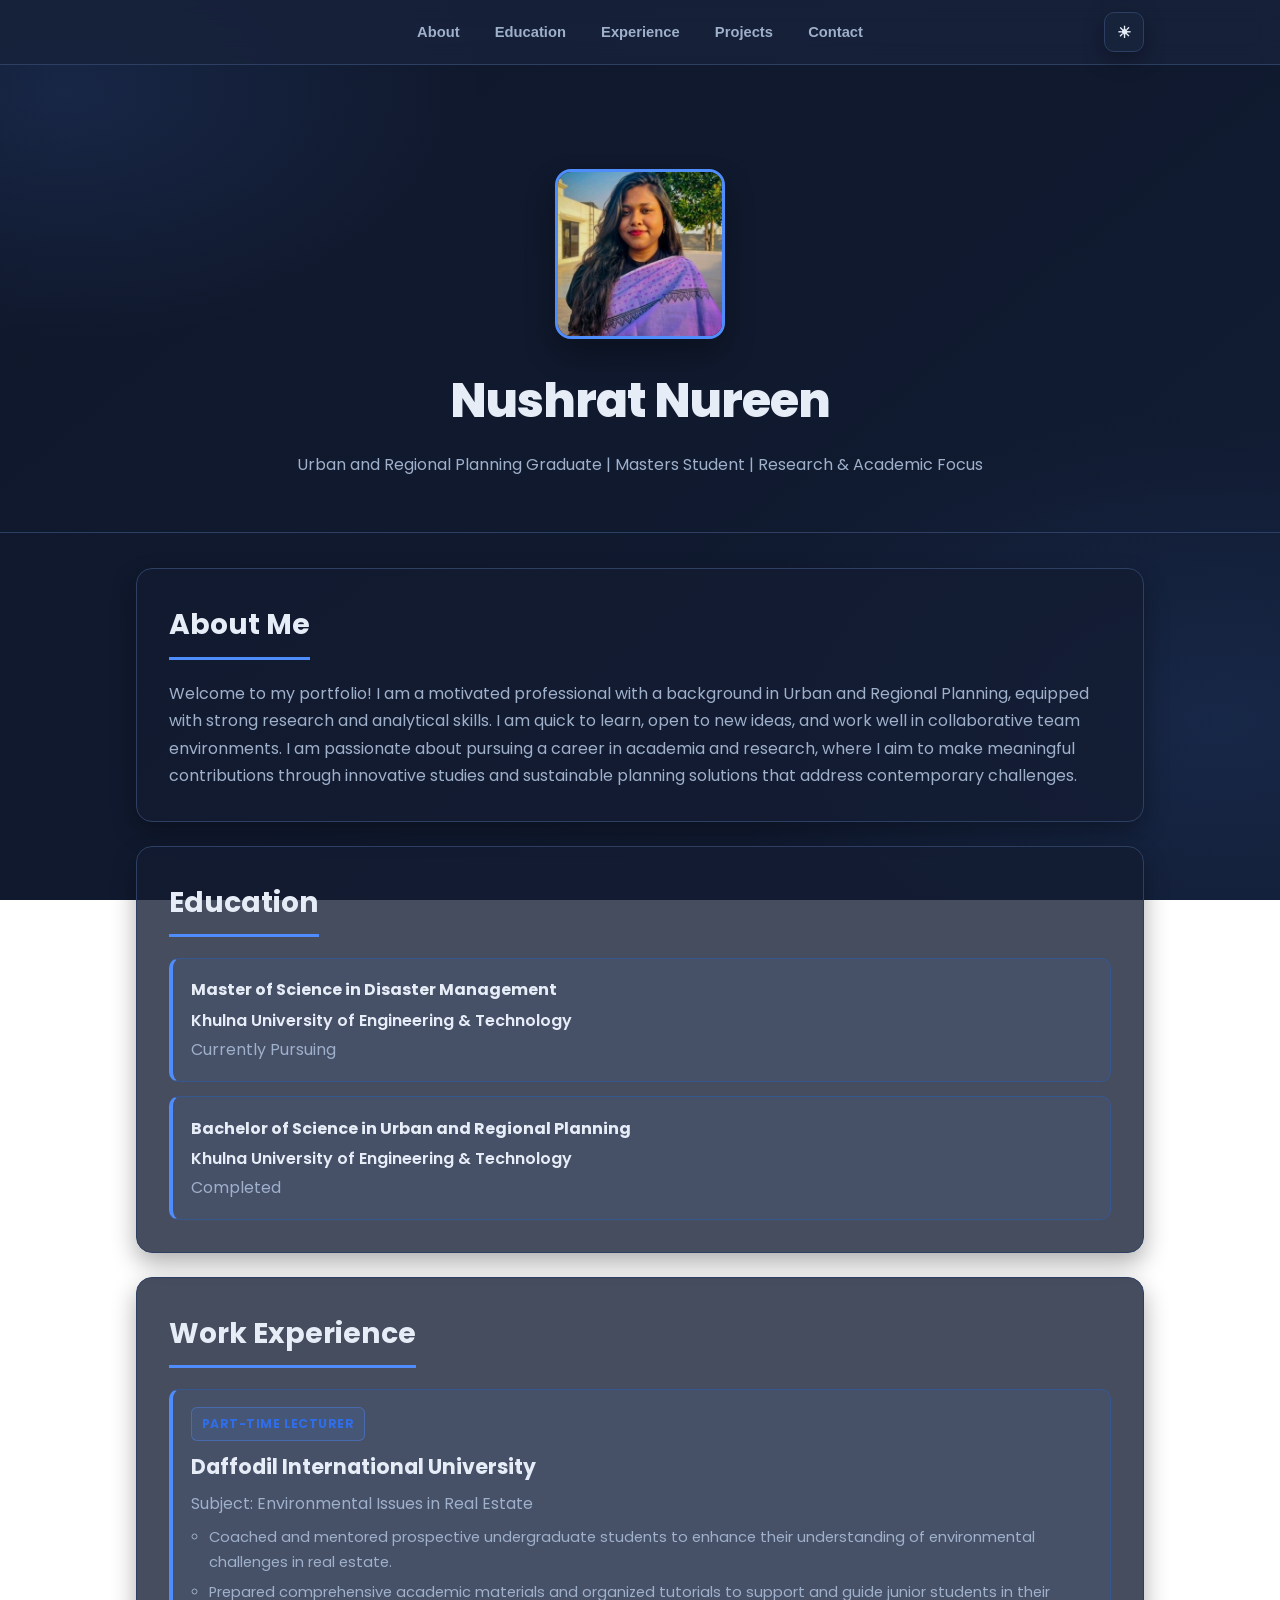
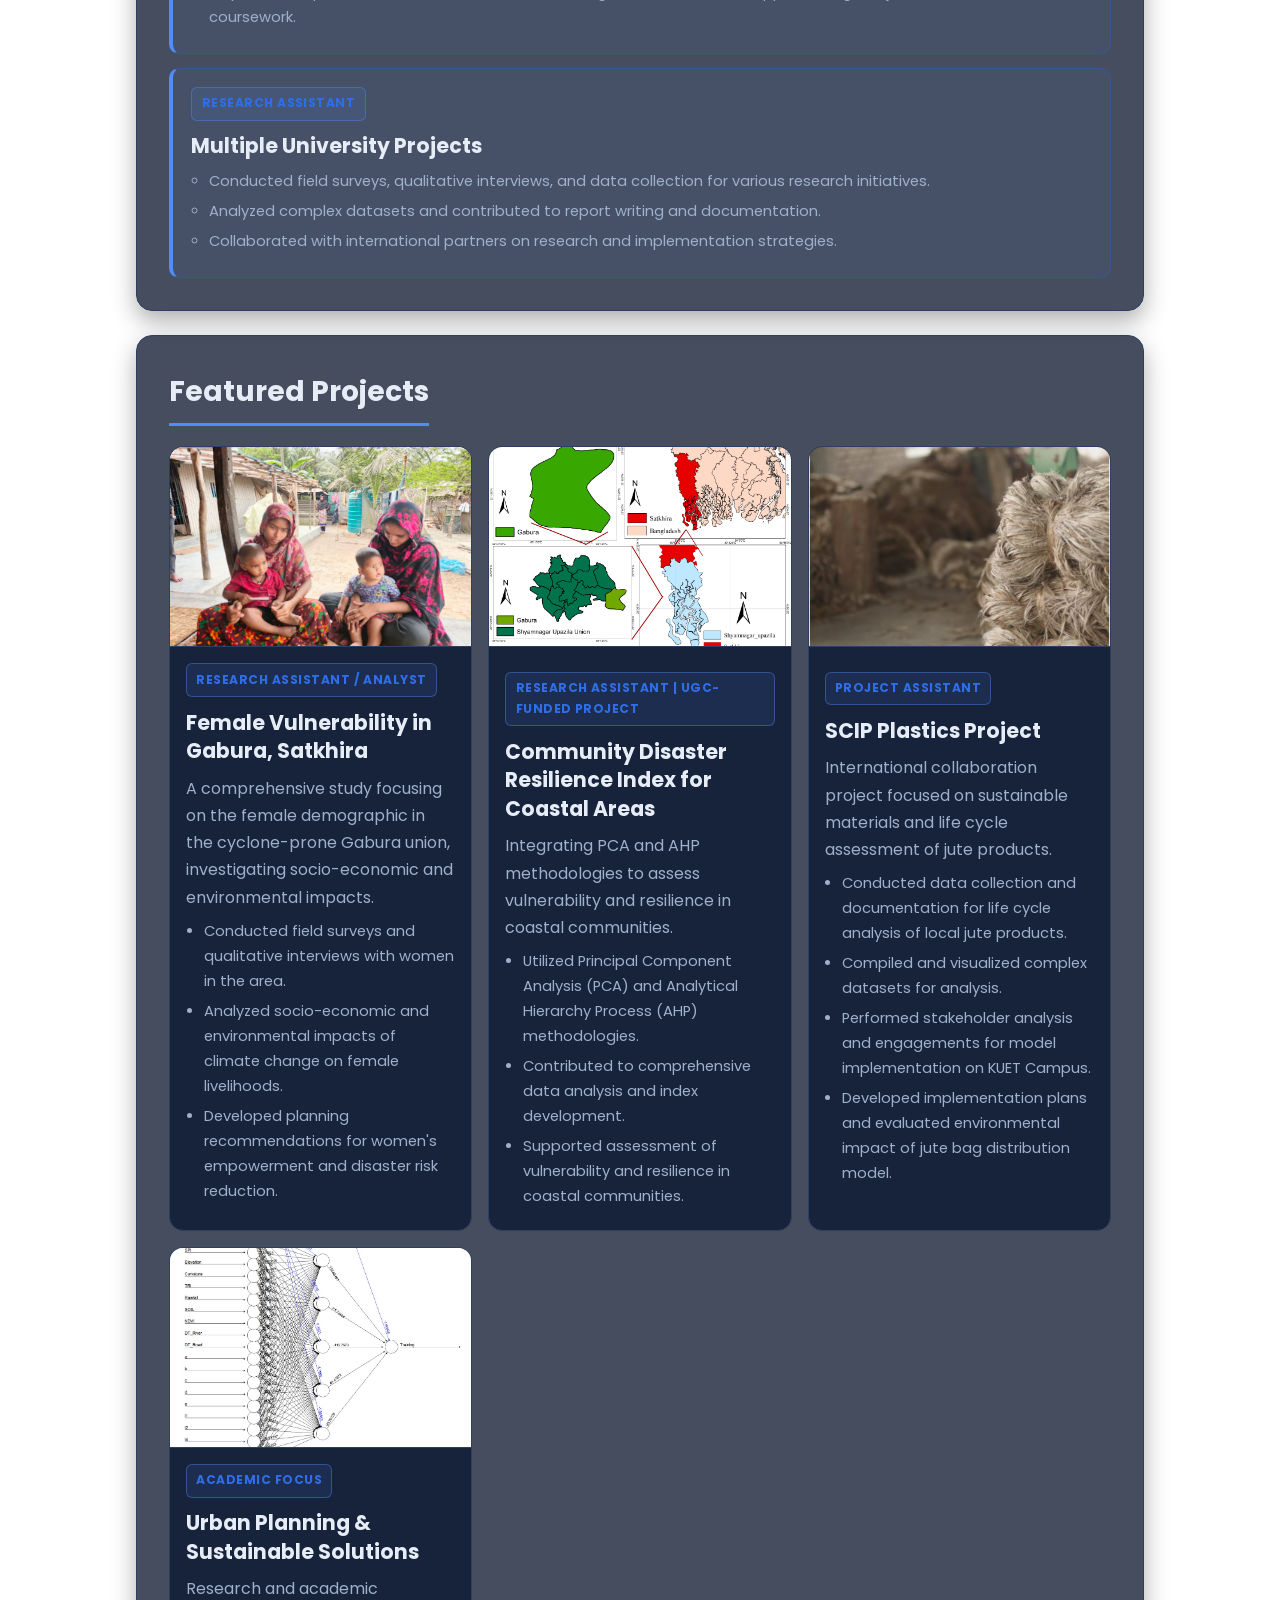
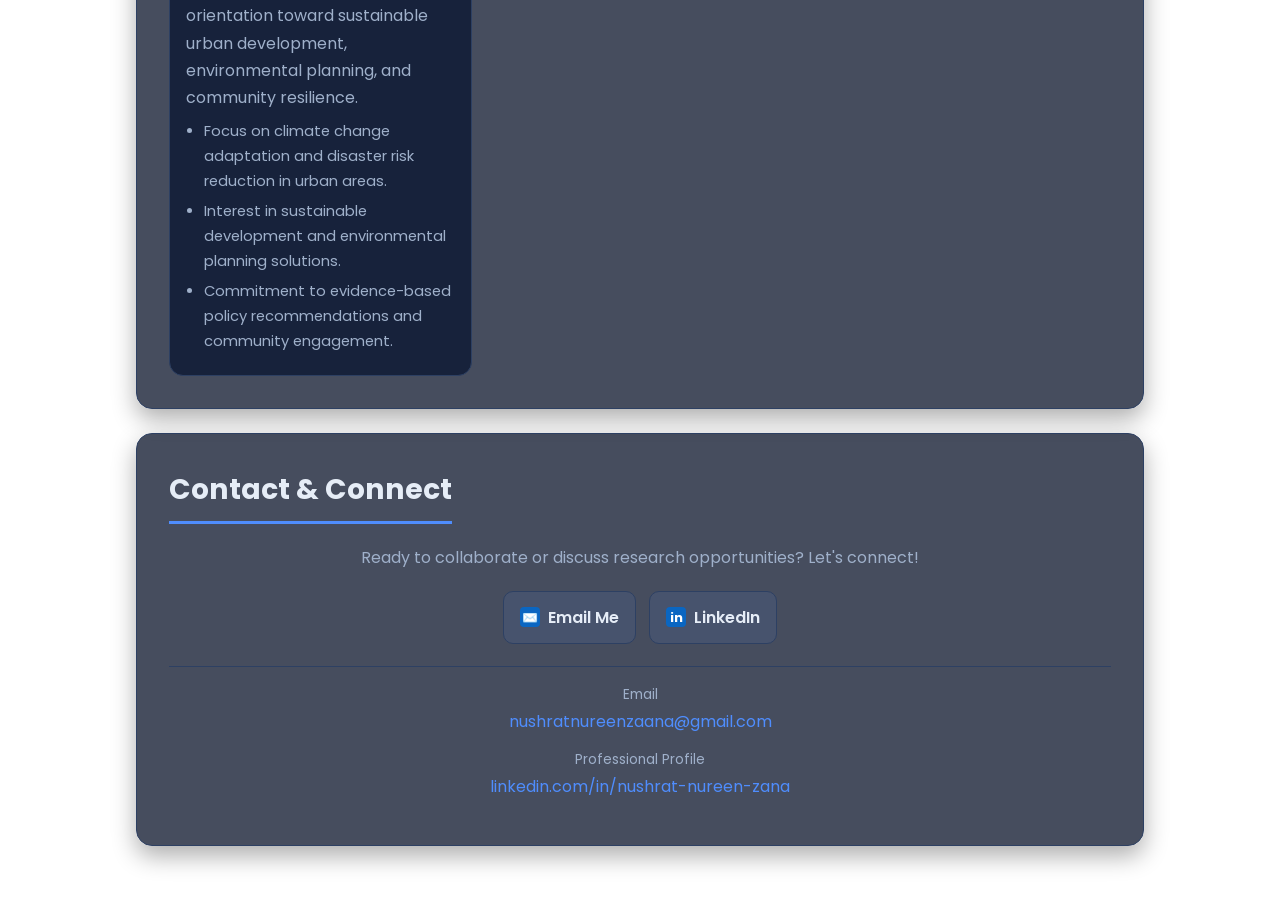
==== commit 37c9ded2: "Update portfolio.html" ====
--- a/portfolio.html
+++ b/portfolio.html
@@ -44,7 +44,7 @@
             <h2>Education</h2>
             <ul class="education-list">
                 <li class="education-item">
-                    <div class="degree-title">Master of Science in Urban and Regional Planning</div>
+                    <div class="degree-title">Master of Science in Disaster Management</div>
                     <div class="institution">Khulna University of Engineering & Technology</div>
                     <div class="year">Currently Pursuing</div>
                 </li>
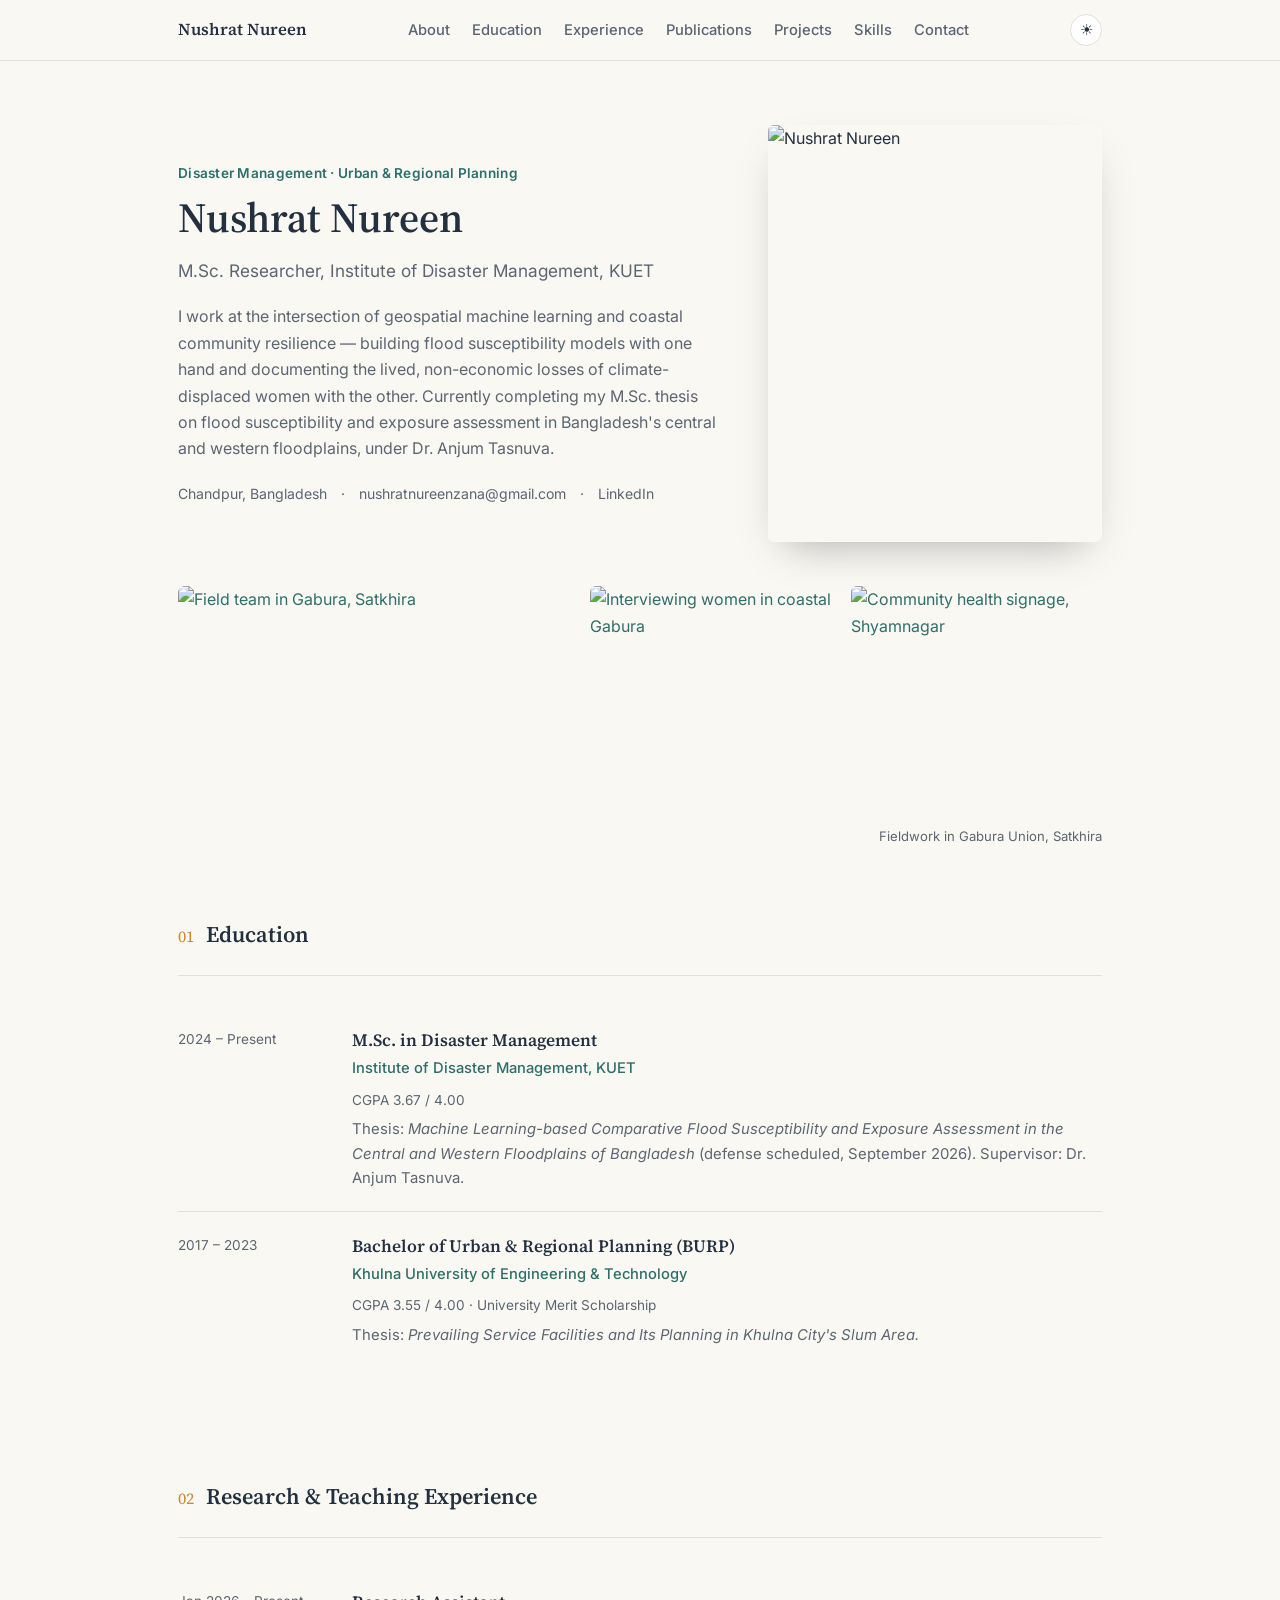
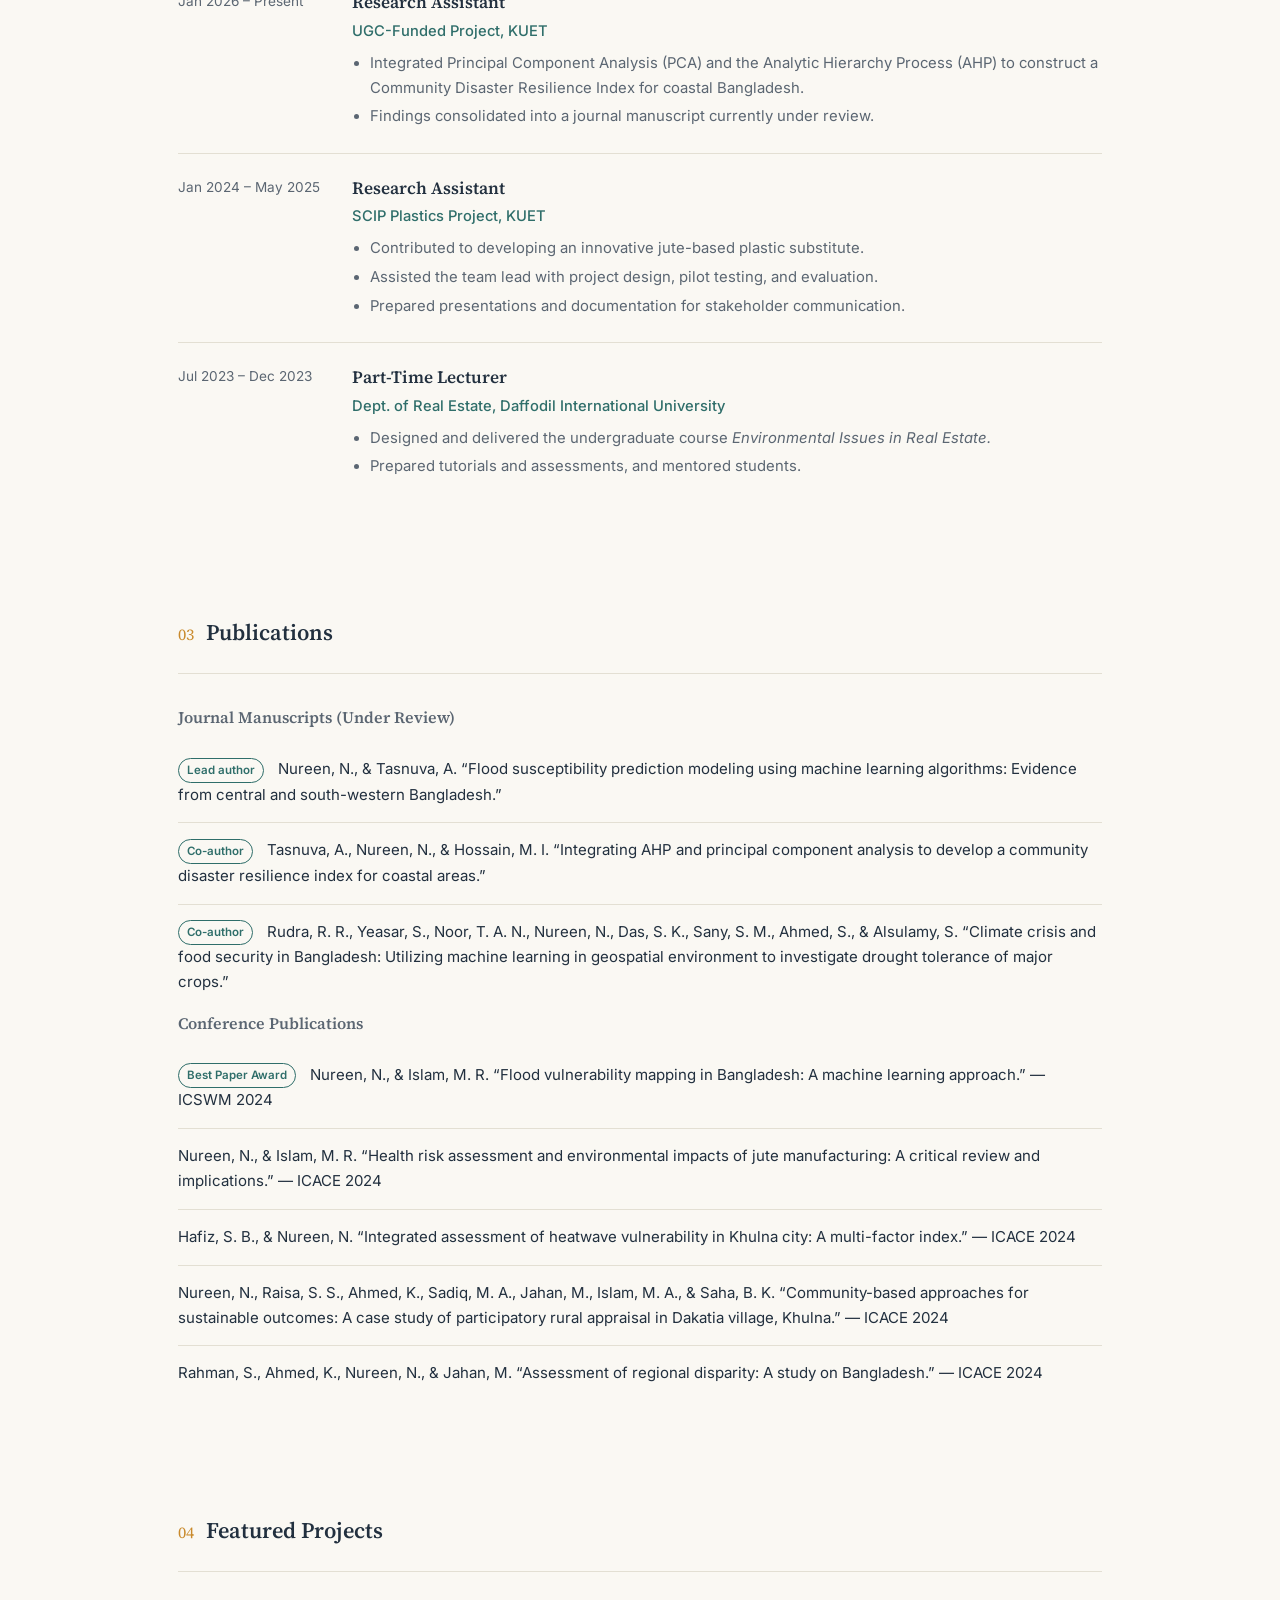
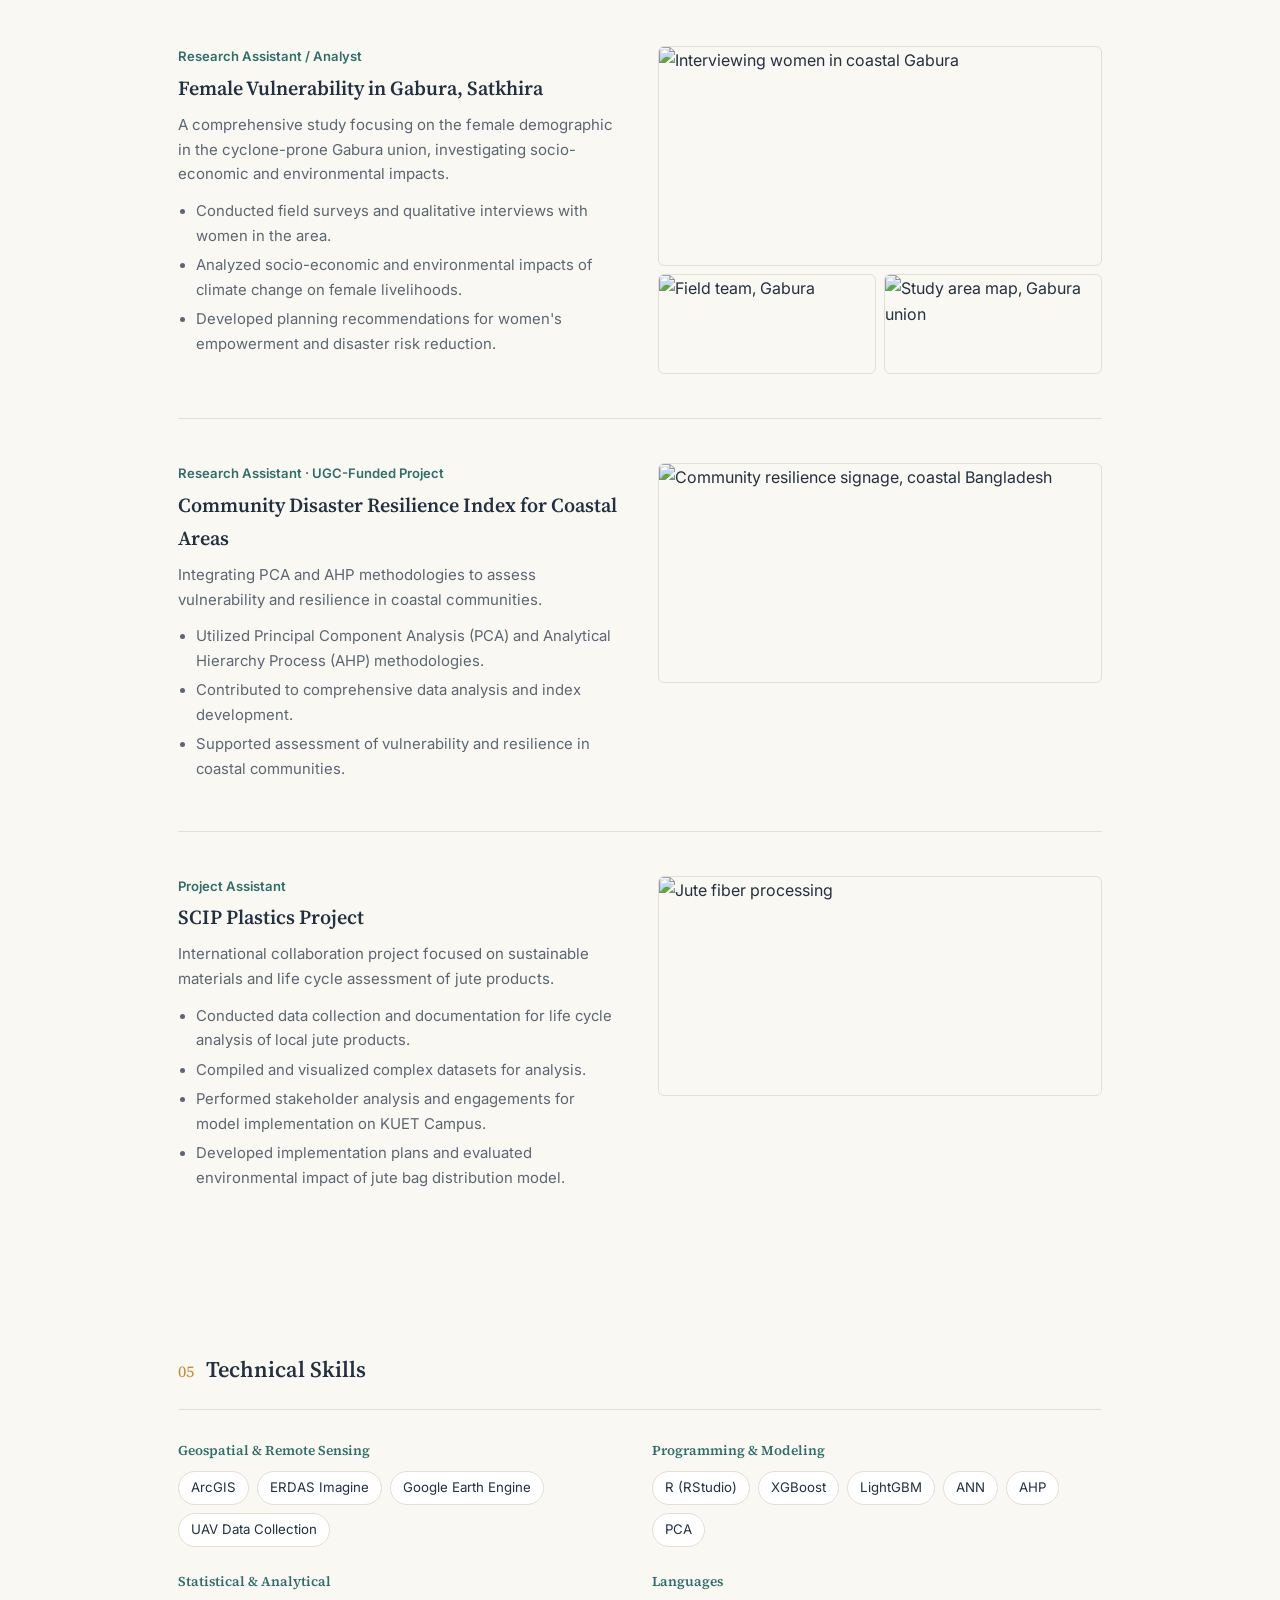
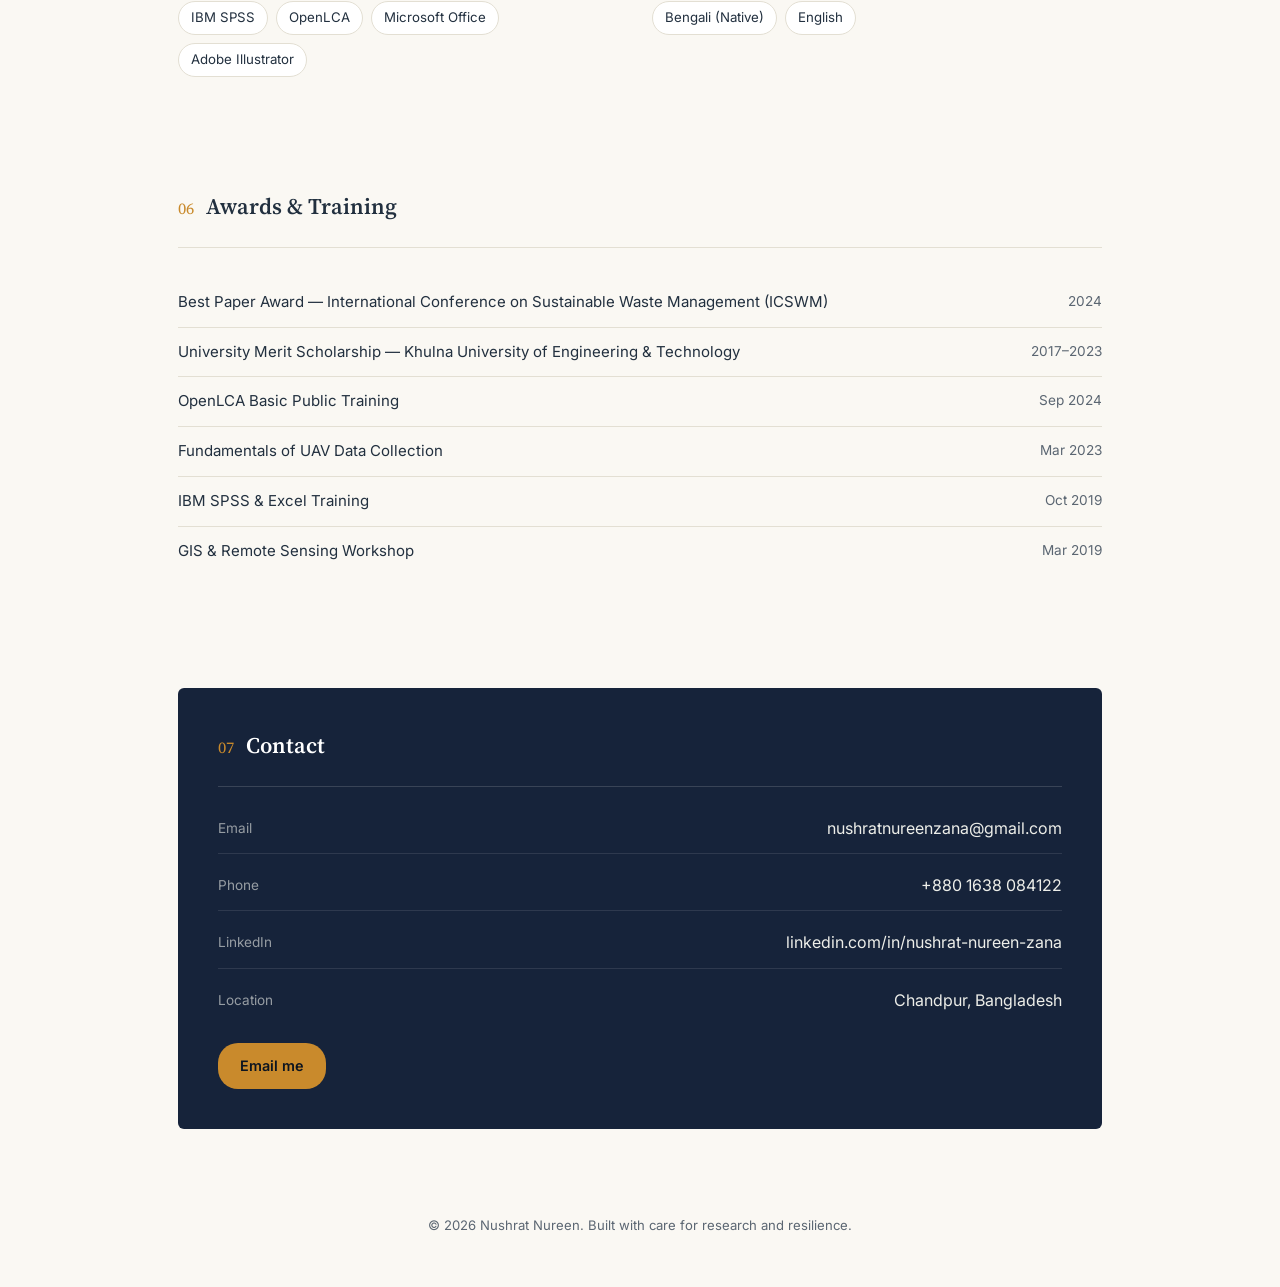
==== commit 8dadca9f: "Add files via upload" ====
--- a/portfolio.html
+++ b/portfolio.html
@@ -1,196 +1,556 @@
-<!DOCTYPE html>
-<html lang="en">
-<head>
-    <meta charset="UTF-8">
-    <meta name="viewport" content="width=device-width, initial-scale=1.0">
-    <title>Nushrat Nureen | Portfolio</title>
-    <link href="https://fonts.googleapis.com/css2?family=Poppins:wght@300;400;600;700;800&display=swap" rel="stylesheet">
-    <link rel="stylesheet" href="styles.css">
-</head>
-<body>
-    <!-- Navigation Bar -->
-    <nav>
-        <div class="nav-container">
-            <button class="theme-toggle" onclick="toggleTheme()" aria-label="Toggle theme">☀</button>
-            <button class="nav-toggle" type="button" aria-label="Toggle menu" aria-expanded="false">
-                <span></span>
-                <span></span>
-                <span></span>
-            </button>
-            <div class="nav-links">
-                <button class="nav-btn active" data-section="about">About</button>
-                <button class="nav-btn" data-section="education">Education</button>
-                <button class="nav-btn" data-section="experience">Experience</button>
-                <button class="nav-btn" data-section="projects">Projects</button>
-                <button class="nav-btn" data-section="contact">Contact</button>
-            </div>
-        </div>
-    </nav>
-
-    <header>
-        <img src="Nushrat.jpeg" alt="Nushrat Nureen" class="profile-pic">
-        
-        <h1>Nushrat Nureen</h1>
-        <p>Urban and Regional Planning Graduate | Masters Student | Research & Academic Focus</p>
-    </header>
-
-    <div class="container">
-        <section id="about">
-            <h2>About Me</h2>
-            <p class="about-text">Welcome to my portfolio! I am a motivated professional with a background in Urban and Regional Planning, equipped with strong research and analytical skills. I am quick to learn, open to new ideas, and work well in collaborative team environments. I am passionate about pursuing a career in academia and research, where I aim to make meaningful contributions through innovative studies and sustainable planning solutions that address contemporary challenges.</p>
-        </section>
-
-        <section id="education">
-            <h2>Education</h2>
-            <ul class="education-list">
-                <li class="education-item">
-                    <div class="degree-title">Master of Science in Disaster Management</div>
-                    <div class="institution">Khulna University of Engineering & Technology</div>
-                    <div class="year">Currently Pursuing</div>
-                </li>
-                <li class="education-item">
-                    <div class="degree-title">Bachelor of Science in Urban and Regional Planning</div>
-                    <div class="institution">Khulna University of Engineering & Technology</div>
-                    <div class="year">Completed</div>
-                </li>
-            </ul>
-        </section>
-
-        <section id="experience">
-            <h2>Work Experience</h2>
-            <ul class="experience-list">
-                <li class="experience-item">
-                    <div class="project-role">Part-Time Lecturer</div>
-                    <h3>Daffodil International University</h3>
-                    <div class="year">Subject: Environmental Issues in Real Estate</div>
-                    <div class="description">
-                        <ul class="project-list" style="margin-top: 0.5rem;">
-                            <li>Coached and mentored prospective undergraduate students to enhance their understanding of environmental challenges in real estate.</li>
-                            <li>Prepared comprehensive academic materials and organized tutorials to support and guide junior students in their coursework.</li>
-                        </ul>
-                    </div>
-                </li>
-                <li class="experience-item">
-                    <div class="project-role">Research Assistant</div>
-                    <h3>Multiple University Projects</h3>
-                    <div class="description">
-                        <ul class="project-list" style="margin-top: 0.5rem;">
-                            <li>Conducted field surveys, qualitative interviews, and data collection for various research initiatives.</li>
-                            <li>Analyzed complex datasets and contributed to report writing and documentation.</li>
-                            <li>Collaborated with international partners on research and implementation strategies.</li>
-                        </ul>
-                    </div>
-                </li>
-            </ul>
-        </section>
-
-        <section id="projects">
-            <h2>Featured Projects</h2>
-            <div class="projects-grid">
-                
-                <div class="project-card">
-                    <div class="image-slider">
-                        <img src="n.jpeg" class="slide active">
-                        <img src="p.jpeg" class="slide">
-                        <img src="u.jpeg" class="slide">
-                        
-                        <button class="slider-btn prev-btn" onclick="changeSlide(this, -1)">❮</button>
-                        <button class="slider-btn next-btn" onclick="changeSlide(this, 1)">❯</button>
-                    </div>
-                    
-                    <div class="project-content">
-                        <span class="project-role">Research Assistant / Analyst</span>
-                        <h3>Female Vulnerability in Gabura, Satkhira</h3>
-                        <p>A comprehensive study focusing on the female demographic in the cyclone-prone Gabura union, investigating socio-economic and environmental impacts.</p>
-                        <ul class="project-list">
-                            <li>Conducted field surveys and qualitative interviews with women in the area.</li>
-                            <li>Analyzed socio-economic and environmental impacts of climate change on female livelihoods.</li>
-                            <li>Developed planning recommendations for women's empowerment and disaster risk reduction.</li>
-                        </ul>
-                    </div>
-                </div>
-
-                <div class="project-card">
-                    <img src="Gabura.jpg.jpeg" alt="Coastal Community" class="project-image">
-                    
-                    <div class="project-content">
-                        <span class="project-role">Research Assistant | UGC-Funded Project</span>
-                        <h3>Community Disaster Resilience Index for Coastal Areas</h3>
-                        <p>Integrating PCA and AHP methodologies to assess vulnerability and resilience in coastal communities.</p>
-                        <ul class="project-list">
-                            <li>Utilized Principal Component Analysis (PCA) and Analytical Hierarchy Process (AHP) methodologies.</li>
-                            <li>Contributed to comprehensive data analysis and index development.</li>
-                            <li>Supported assessment of vulnerability and resilience in coastal communities.</li>
-                        </ul>
-                    </div>
-                </div>
-
-                <div class="project-card">
-                    <img src="j.jpg.jpeg" alt="Sustainable Materials" class="project-image">
-                    
-                    <div class="project-content">
-                        <span class="project-role">Project Assistant</span>
-                        <h3>SCIP Plastics Project</h3>
-                        <p>International collaboration project focused on sustainable materials and life cycle assessment of jute products.</p>
-                        <ul class="project-list">
-                            <li>Conducted data collection and documentation for life cycle analysis of local jute products.</li>
-                            <li>Compiled and visualized complex datasets for analysis.</li>
-                            <li>Performed stakeholder analysis and engagements for model implementation on KUET Campus.</li>
-                            <li>Developed implementation plans and evaluated environmental impact of jute bag distribution model.</li>
-                        </ul>
-                    </div>
-                </div>
-
-                <div class="project-card">
-                    <div class="image-slider">
-                        <img src="res.jpeg" alt="Research Photo 1" class="slide active">
-                        <img src="res2.jpeg" alt="Research Photo 2" class="slide">
-
-                        <button class="slider-btn prev-btn" onclick="changeSlide(this, -1)">❮</button>
-                        <button class="slider-btn next-btn" onclick="changeSlide(this, 1)">❯</button>
-                    </div>
-                    
-                    <div class="project-content">
-                        <span class="project-role">Academic Focus</span>
-                        <h3>Urban Planning & Sustainable Solutions</h3>
-                        <p>Research and academic orientation toward sustainable urban development, environmental planning, and community resilience.</p>
-                        <ul class="project-list">
-                            <li>Focus on climate change adaptation and disaster risk reduction in urban areas.</li>
-                            <li>Interest in sustainable development and environmental planning solutions.</li>
-                            <li>Commitment to evidence-based policy recommendations and community engagement.</li>
-                        </ul>
-                    </div>
-                </div>
-
-            </div>
-        </section>
-
-        <section id="contact">
-            <h2>Contact & Connect</h2>
-            <div class="contact-info">
-                <p>Ready to collaborate or discuss research opportunities? Let's connect!</p>
-                
-                <div class="contact-links-container">
-                    <a href="mailto:nushratnureenzaana@gmail.com" class="contact-link-btn">
-                        <span class="contact-link-icon">✉️</span>
-                        <span>Email Me</span>
-                    </a>
-                    <a href="https://www.linkedin.com/in/nushrat-nureen-zana-0066b7171/" target="_blank" class="contact-link-btn">
-                        <span class="contact-link-icon">in</span>
-                        <span>LinkedIn</span>
-                    </a>
-                </div>
-
-                <div class="contact-details">
-                    <p class="contact-label">Email</p>
-                    <p class="contact-value"><a href="mailto:nushratnureenzaana@gmail.com">nushratnureenzaana@gmail.com</a></p>
-                    <p class="contact-label">Professional Profile</p>
-                    <p class="contact-value"><a href="https://www.linkedin.com/in/nushrat-nureen-zana-0066b7171/" target="_blank">linkedin.com/in/nushrat-nureen-zana</a></p>
-                </div>
-            </div>
-        </section>
-    </div>
-
-    <script src="script.js"></script>
-</body>
-</html>
+<!DOCTYPE html>
+<html lang="en">
+<head>
+<meta charset="UTF-8">
+<meta name="viewport" content="width=device-width, initial-scale=1.0">
+<title>Nushrat Nureen | Portfolio</title>
+<link rel="preconnect" href="https://fonts.googleapis.com">
+<link rel="preconnect" href="https://fonts.gstatic.com" crossorigin>
+<link href="https://fonts.googleapis.com/css2?family=Source+Serif+4:opsz,wght@8..60,400;8..60,500;8..60,600;8..60,700&family=Inter:wght@400;500;600&display=swap" rel="stylesheet">
+<style>
+  :root{
+    --navy:#16233A;
+    --navy-deep:#0C1420;
+    --teal:#2F6E6A;
+    --amber:#C98A2C;
+    --paper:#FAF8F3;
+    --surface:#FFFFFF;
+    --line:#E3DFD3;
+    --ink:#22303F;
+    --ink-soft:#5B6672;
+    --radius:6px;
+    --maxw:980px;
+  }
+  [data-theme="dark"]{
+    --paper:#0F1720;
+    --surface:#16212C;
+    --line:#28343F;
+    --ink:#E8E9E4;
+    --ink-soft:#A6AEB6;
+  }
+  *{box-sizing:border-box;}
+  html{scroll-behavior:smooth;}
+  body{
+    margin:0;
+    background:var(--paper);
+    color:var(--ink);
+    font-family:'Inter',system-ui,sans-serif;
+    font-size:16px;
+    line-height:1.65;
+    transition:background .3s ease, color .3s ease;
+  }
+  h1,h2,h3{
+    font-family:'Source Serif 4', Georgia, serif;
+    font-weight:600;
+    color:var(--ink);
+    margin:0 0 .4em;
+  }
+  a{color:var(--teal); text-decoration:none;}
+  a:hover{text-decoration:underline;}
+  img{max-width:100%; display:block;}
+  .wrap{max-width:var(--maxw); margin:0 auto; padding-left:28px; padding-right:28px;}
+
+  header.site-nav{
+    position:sticky; top:0; z-index:50;
+    background:rgba(250,248,243,.9);
+    backdrop-filter:blur(6px);
+    border-bottom:1px solid var(--line);
+  }
+  [data-theme="dark"] header.site-nav{background:rgba(15,23,32,.88);}
+  .nav-inner{
+    max-width:var(--maxw); margin:0 auto; padding:14px 28px;
+    display:flex; align-items:center; justify-content:space-between;
+  }
+  .nav-name{font-family:'Source Serif 4',serif; font-weight:600; font-size:1.05rem;}
+  .nav-links{display:flex; gap:22px; align-items:center;}
+  .nav-links a{color:var(--ink-soft); font-size:.92rem; font-weight:500;}
+  .nav-links a:hover{color:var(--teal); text-decoration:none;}
+  .theme-toggle{
+    border:1px solid var(--line); background:var(--surface); color:var(--ink);
+    width:32px; height:32px; border-radius:50%; cursor:pointer;
+    display:flex; align-items:center; justify-content:center; font-size:15px;
+  }
+  .nav-toggle{display:none; background:none; border:none; font-size:1.4rem; color:var(--ink); cursor:pointer;}
+
+  .hero{
+    max-width:var(--maxw); margin:0 auto; padding:64px 28px 0;
+    display:grid; grid-template-columns:1.3fr .8fr; gap:48px; align-items:center;
+  }
+  .kicker{color:var(--teal); font-weight:600; font-size:.85rem; letter-spacing:.02em; margin-bottom:10px;}
+  .hero h1{font-size:2.6rem; line-height:1.1;}
+  .hero p.role{color:var(--ink-soft); font-size:1.08rem; margin:8px 0 18px;}
+  .hero-meta{display:flex; flex-wrap:wrap; gap:14px; font-size:.88rem; color:var(--ink-soft); margin-top:20px;}
+  .hero-meta a{color:var(--ink-soft);}
+  .hero-meta a:hover{color:var(--teal);}
+  .hero-photo-wrap{
+    position:relative; border-radius:var(--radius); overflow:hidden;
+    aspect-ratio:4/5; box-shadow:0 18px 40px -18px rgba(12,20,32,.35);
+  }
+  .hero-photo-wrap img{width:100%; height:100%; object-fit:cover;}
+  .hero-photo-wrap::after{
+    content:""; position:absolute; inset:0;
+    box-shadow:inset 0 0 0 1px rgba(255,255,255,.15);
+  }
+
+  .field-strip{max-width:var(--maxw); margin:44px auto 0; padding:0 28px;}
+  .field-strip-grid{
+    display:grid; grid-template-columns:1.6fr 1fr 1fr; gap:10px;
+    border-radius:var(--radius); overflow:hidden;
+  }
+  .field-strip-grid img{width:100%; height:230px; object-fit:cover; transition:transform .5s ease;}
+  .field-strip-grid a{display:block; overflow:hidden; border-radius:var(--radius);}
+  .field-strip-grid a:hover img{transform:scale(1.04);}
+  .field-caption{margin-top:10px; font-size:.82rem; color:var(--ink-soft); text-align:right;}
+
+  section{max-width:var(--maxw); margin:0 auto; padding:56px 28px;}
+  .section-head{
+    display:flex; align-items:baseline; gap:12px;
+    border-bottom:1px solid var(--line);
+    padding-bottom:12px; margin-bottom:30px;
+  }
+  .section-head h2{font-size:1.4rem;}
+  .section-head .num{color:var(--amber); font-family:'Source Serif 4',serif; font-size:1rem;}
+
+  p{color:var(--ink);}
+  p.lede{color:var(--ink-soft); max-width:56ch;}
+
+  .entry{
+    display:grid; grid-template-columns:150px 1fr; gap:24px;
+    padding:20px 0; border-bottom:1px solid var(--line);
+  }
+  .entry:last-child{border-bottom:none;}
+  .entry-date{color:var(--ink-soft); font-size:.85rem; padding-top:2px;}
+  .entry h3{font-size:1.08rem; margin-bottom:2px;}
+  .entry .org{color:var(--teal); font-size:.92rem; font-weight:500; margin-bottom:8px;}
+  .entry ul{margin:8px 0 0; padding-left:18px; color:var(--ink-soft); font-size:.93rem;}
+  .entry ul li{margin-bottom:4px;}
+  .entry .meta-line{font-size:.85rem; color:var(--ink-soft); margin-bottom:6px;}
+
+  .pub-group h3.pub-heading{font-size:1rem; color:var(--ink-soft); font-weight:600; margin:28px 0 12px;}
+  .pub-group h3.pub-heading:first-child{margin-top:0;}
+  .pub-item{padding:15px 0; border-bottom:1px solid var(--line); font-size:.94rem;}
+  .pub-item:last-child{border-bottom:none;}
+  .pub-tag{
+    display:inline-block; border:1px solid var(--teal); color:var(--teal);
+    font-size:.72rem; font-weight:600; padding:2px 8px; border-radius:20px;
+    margin-right:10px; vertical-align:middle;
+  }
+
+  .project{
+    display:grid; grid-template-columns:1fr 1fr; gap:36px;
+    padding:44px 0; border-bottom:1px solid var(--line); align-items:start;
+  }
+  .project:nth-child(even) .project-media{order:2;}
+  .project:last-child{border-bottom:none;}
+  .project-tag{color:var(--teal); font-size:.82rem; font-weight:600; margin-bottom:4px;}
+  .project h3{font-size:1.25rem;}
+  .project ul{margin:12px 0 0; padding-left:18px; color:var(--ink-soft); font-size:.93rem;}
+  .project ul li{margin-bottom:5px;}
+  .project-media{display:grid; gap:8px;}
+  .project-media .cover{
+    width:100%; height:220px; object-fit:cover; border-radius:var(--radius);
+    border:1px solid var(--line);
+  }
+  .project-media .sub-grid{display:grid; grid-template-columns:1fr 1fr; gap:8px;}
+  .project-media .sub-grid img{
+    width:100%; height:100px; object-fit:cover; border-radius:var(--radius);
+    border:1px solid var(--line);
+  }
+
+  .skills-grid{display:grid; grid-template-columns:1fr 1fr; gap:24px;}
+  .skill-block h3{font-size:.85rem; color:var(--teal); font-weight:600; margin-bottom:8px;}
+  .chip-row{display:flex; flex-wrap:wrap; gap:8px;}
+  .chip{background:var(--surface); border:1px solid var(--line); padding:5px 12px; border-radius:20px; font-size:.83rem; color:var(--ink);}
+
+  .list-simple{list-style:none; margin:0; padding:0;}
+  .list-simple li{
+    padding:12px 0; border-bottom:1px solid var(--line);
+    display:flex; justify-content:space-between; gap:12px; font-size:.94rem;
+  }
+  .list-simple li:last-child{border-bottom:none;}
+  .list-simple .badge-year{color:var(--ink-soft); font-size:.85rem; white-space:nowrap;}
+
+  .contact-box{
+    background:var(--navy); color:#EDEEE9; border-radius:var(--radius); padding:40px;
+    display:grid; gap:18px;
+  }
+  .contact-box h2{color:#fff;}
+  .contact-box .section-head{border-bottom:1px solid rgba(255,255,255,.15); margin-bottom:10px;}
+  .contact-row{display:flex; justify-content:space-between; align-items:center; flex-wrap:wrap; gap:6px;
+    border-bottom:1px solid rgba(255,255,255,.1); padding-bottom:12px;}
+  .contact-row:last-of-type{border-bottom:none;}
+  .contact-row .label{color:rgba(237,238,233,.6); font-size:.85rem;}
+  .contact-row a{color:#EDEEE9;}
+  .btn{
+    display:inline-block; background:var(--amber); color:var(--navy-deep) !important;
+    padding:11px 22px; border-radius:20px; font-size:.9rem; font-weight:600;
+    justify-self:start;
+  }
+  .btn:hover{text-decoration:none; opacity:.9;}
+
+  footer{text-align:center; padding:30px 24px 50px; color:var(--ink-soft); font-size:.82rem;}
+
+  @media (max-width:760px){
+    .hero{grid-template-columns:1fr; text-align:left; padding-top:44px;}
+    .hero-photo-wrap{aspect-ratio:16/10; max-width:320px;}
+    .field-strip-grid{grid-template-columns:1fr 1fr;}
+    .field-strip-grid a:first-child{grid-column:1/-1;}
+    .entry{grid-template-columns:1fr;}
+    .entry-date{order:2;}
+    .project, .project:nth-child(even){grid-template-columns:1fr;}
+    .project:nth-child(even) .project-media{order:0;}
+    .skills-grid{grid-template-columns:1fr;}
+    .nav-links{
+      position:fixed; top:57px; left:0; right:0; background:var(--paper);
+      flex-direction:column; align-items:flex-start; padding:16px 28px;
+      border-bottom:1px solid var(--line); display:none; gap:14px;
+    }
+    .nav-links.open{display:flex;}
+    .nav-toggle{display:block;}
+  }
+</style>
+</head>
+<body>
+
+<header class="site-nav">
+  <div class="nav-inner">
+    <span class="nav-name">Nushrat Nureen</span>
+    <nav class="nav-links" id="navLinks">
+      <a href="#about">About</a>
+      <a href="#education">Education</a>
+      <a href="#experience">Experience</a>
+      <a href="#publications">Publications</a>
+      <a href="#projects">Projects</a>
+      <a href="#skills">Skills</a>
+      <a href="#contact">Contact</a>
+    </nav>
+    <div style="display:flex; gap:10px; align-items:center;">
+      <button class="theme-toggle" id="themeToggle" aria-label="Toggle dark mode">☀</button>
+      <button class="nav-toggle" id="navToggle" aria-label="Toggle menu">☰</button>
+    </div>
+  </div>
+</header>
+
+<div class="hero" id="about">
+  <div>
+    <div class="kicker">Disaster Management · Urban &amp; Regional Planning</div>
+    <h1>Nushrat Nureen</h1>
+    <p class="role">M.Sc. Researcher, Institute of Disaster Management, KUET</p>
+    <p class="lede">
+      I work at the intersection of geospatial machine learning and coastal community resilience —
+      building flood susceptibility models with one hand and documenting the lived, non-economic
+      losses of climate-displaced women with the other. Currently completing my M.Sc. thesis on
+      flood susceptibility and exposure assessment in Bangladesh's central and western floodplains,
+      under Dr. Anjum Tasnuva.
+    </p>
+    <div class="hero-meta">
+      <span>Chandpur, Bangladesh</span>
+      <span>&middot;</span>
+      <a href="mailto:nushratnureenzana@gmail.com">nushratnureenzana@gmail.com</a>
+      <span>&middot;</span>
+      <a href="https://www.linkedin.com/in/nushrat-nureen-zana-0066b7171/" target="_blank" rel="noopener">LinkedIn</a>
+    </div>
+  </div>
+  <div class="hero-photo-wrap">
+    <img src="img/Nushrat.jpeg" alt="Nushrat Nureen">
+  </div>
+</div>
+
+<div class="field-strip">
+  <div class="field-strip-grid">
+    <a href="img/u.jpeg" target="_blank"><img src="img/u.jpeg" alt="Field team in Gabura, Satkhira"></a>
+    <a href="img/n.jpeg" target="_blank"><img src="img/n.jpeg" alt="Interviewing women in coastal Gabura"></a>
+    <a href="img/p.jpeg" target="_blank"><img src="img/p.jpeg" alt="Community health signage, Shyamnagar"></a>
+  </div>
+  <p class="field-caption">Fieldwork in Gabura Union, Satkhira</p>
+</div>
+
+<section id="education">
+  <div class="section-head"><span class="num">01</span><h2>Education</h2></div>
+
+  <div class="entry">
+    <div class="entry-date">2024 – Present</div>
+    <div>
+      <h3>M.Sc. in Disaster Management</h3>
+      <div class="org">Institute of Disaster Management, KUET</div>
+      <div class="meta-line">CGPA 3.67 / 4.00</div>
+      <p style="margin:0; color:var(--ink-soft); font-size:.93rem;">
+        Thesis: <em>Machine Learning-based Comparative Flood Susceptibility and Exposure Assessment in the
+        Central and Western Floodplains of Bangladesh</em> (defense scheduled, September 2026).
+        Supervisor: Dr. Anjum Tasnuva.
+      </p>
+    </div>
+  </div>
+
+  <div class="entry">
+    <div class="entry-date">2017 – 2023</div>
+    <div>
+      <h3>Bachelor of Urban &amp; Regional Planning (BURP)</h3>
+      <div class="org">Khulna University of Engineering &amp; Technology</div>
+      <div class="meta-line">CGPA 3.55 / 4.00 &middot; University Merit Scholarship</div>
+      <p style="margin:0; color:var(--ink-soft); font-size:.93rem;">
+        Thesis: <em>Prevailing Service Facilities and Its Planning in Khulna City's Slum Area.</em>
+      </p>
+    </div>
+  </div>
+</section>
+
+<section id="experience">
+  <div class="section-head"><span class="num">02</span><h2>Research &amp; Teaching Experience</h2></div>
+
+  <div class="entry">
+    <div class="entry-date">Jan 2026 – Present</div>
+    <div>
+      <h3>Research Assistant</h3>
+      <div class="org">UGC-Funded Project, KUET</div>
+      <ul>
+        <li>Integrated Principal Component Analysis (PCA) and the Analytic Hierarchy Process (AHP) to
+          construct a Community Disaster Resilience Index for coastal Bangladesh.</li>
+        <li>Findings consolidated into a journal manuscript currently under review.</li>
+      </ul>
+    </div>
+  </div>
+
+  <div class="entry">
+    <div class="entry-date">Jan 2024 – May 2025</div>
+    <div>
+      <h3>Research Assistant</h3>
+      <div class="org">SCIP Plastics Project, KUET</div>
+      <ul>
+        <li>Contributed to developing an innovative jute-based plastic substitute.</li>
+        <li>Assisted the team lead with project design, pilot testing, and evaluation.</li>
+        <li>Prepared presentations and documentation for stakeholder communication.</li>
+      </ul>
+    </div>
+  </div>
+
+  <div class="entry">
+    <div class="entry-date">Jul 2023 – Dec 2023</div>
+    <div>
+      <h3>Part-Time Lecturer</h3>
+      <div class="org">Dept. of Real Estate, Daffodil International University</div>
+      <ul>
+        <li>Designed and delivered the undergraduate course <em>Environmental Issues in Real Estate.</em></li>
+        <li>Prepared tutorials and assessments, and mentored students.</li>
+      </ul>
+    </div>
+  </div>
+</section>
+
+<section id="publications">
+  <div class="section-head"><span class="num">03</span><h2>Publications</h2></div>
+
+  <div class="pub-group">
+    <h3 class="pub-heading">Journal Manuscripts (Under Review)</h3>
+
+    <div class="pub-item">
+      <span class="pub-tag">Lead author</span>
+      Nureen, N., &amp; Tasnuva, A. &ldquo;Flood susceptibility prediction modeling using machine learning
+      algorithms: Evidence from central and south-western Bangladesh.&rdquo;
+    </div>
+    <div class="pub-item">
+      <span class="pub-tag">Co-author</span>
+      Tasnuva, A., Nureen, N., &amp; Hossain, M. I. &ldquo;Integrating AHP and principal component analysis
+      to develop a community disaster resilience index for coastal areas.&rdquo;
+    </div>
+    <div class="pub-item">
+      <span class="pub-tag">Co-author</span>
+      Rudra, R. R., Yeasar, S., Noor, T. A. N., Nureen, N., Das, S. K., Sany, S. M., Ahmed, S., &amp; Alsulamy, S.
+      &ldquo;Climate crisis and food security in Bangladesh: Utilizing machine learning in geospatial
+      environment to investigate drought tolerance of major crops.&rdquo;
+    </div>
+  </div>
+
+  <div class="pub-group">
+    <h3 class="pub-heading">Conference Publications</h3>
+
+    <div class="pub-item">
+      <span class="pub-tag">Best Paper Award</span>
+      Nureen, N., &amp; Islam, M. R. &ldquo;Flood vulnerability mapping in Bangladesh: A machine learning
+      approach.&rdquo; &mdash; ICSWM 2024
+    </div>
+    <div class="pub-item">
+      Nureen, N., &amp; Islam, M. R. &ldquo;Health risk assessment and environmental impacts of jute
+      manufacturing: A critical review and implications.&rdquo; &mdash; ICACE 2024
+    </div>
+    <div class="pub-item">
+      Hafiz, S. B., &amp; Nureen, N. &ldquo;Integrated assessment of heatwave vulnerability in Khulna city:
+      A multi-factor index.&rdquo; &mdash; ICACE 2024
+    </div>
+    <div class="pub-item">
+      Nureen, N., Raisa, S. S., Ahmed, K., Sadiq, M. A., Jahan, M., Islam, M. A., &amp; Saha, B. K.
+      &ldquo;Community-based approaches for sustainable outcomes: A case study of participatory rural
+      appraisal in Dakatia village, Khulna.&rdquo; &mdash; ICACE 2024
+    </div>
+    <div class="pub-item">
+      Rahman, S., Ahmed, K., Nureen, N., &amp; Jahan, M. &ldquo;Assessment of regional disparity: A study on
+      Bangladesh.&rdquo; &mdash; ICACE 2024
+    </div>
+  </div>
+</section>
+
+<section id="projects">
+  <div class="section-head"><span class="num">04</span><h2>Featured Projects</h2></div>
+
+  <div class="project">
+    <div class="project-media">
+      <img class="cover" src="img/n.jpeg" alt="Interviewing women in coastal Gabura">
+      <div class="sub-grid">
+        <img src="img/u.jpeg" alt="Field team, Gabura">
+        <img src="img/Gabura.jpg" alt="Study area map, Gabura union">
+      </div>
+    </div>
+    <div>
+      <div class="project-tag">Research Assistant / Analyst</div>
+      <h3>Female Vulnerability in Gabura, Satkhira</h3>
+      <p style="color:var(--ink-soft); font-size:.94rem; margin:6px 0 0;">
+        A comprehensive study focusing on the female demographic in the cyclone-prone Gabura union,
+        investigating socio-economic and environmental impacts.
+      </p>
+      <ul>
+        <li>Conducted field surveys and qualitative interviews with women in the area.</li>
+        <li>Analyzed socio-economic and environmental impacts of climate change on female livelihoods.</li>
+        <li>Developed planning recommendations for women's empowerment and disaster risk reduction.</li>
+      </ul>
+    </div>
+  </div>
+
+  <div class="project">
+    <div>
+      <div class="project-tag">Research Assistant · UGC-Funded Project</div>
+      <h3>Community Disaster Resilience Index for Coastal Areas</h3>
+      <p style="color:var(--ink-soft); font-size:.94rem; margin:6px 0 0;">
+        Integrating PCA and AHP methodologies to assess vulnerability and resilience in coastal communities.
+      </p>
+      <ul>
+        <li>Utilized Principal Component Analysis (PCA) and Analytical Hierarchy Process (AHP) methodologies.</li>
+        <li>Contributed to comprehensive data analysis and index development.</li>
+        <li>Supported assessment of vulnerability and resilience in coastal communities.</li>
+      </ul>
+    </div>
+    <div class="project-media">
+      <img class="cover" src="img/p.jpeg" alt="Community resilience signage, coastal Bangladesh">
+    </div>
+  </div>
+
+  <div class="project">
+    <div class="project-media">
+      <img class="cover" src="img/j.jpg" alt="Jute fiber processing">
+    </div>
+    <div>
+      <div class="project-tag">Project Assistant</div>
+      <h3>SCIP Plastics Project</h3>
+      <p style="color:var(--ink-soft); font-size:.94rem; margin:6px 0 0;">
+        International collaboration project focused on sustainable materials and life cycle assessment
+        of jute products.
+      </p>
+      <ul>
+        <li>Conducted data collection and documentation for life cycle analysis of local jute products.</li>
+        <li>Compiled and visualized complex datasets for analysis.</li>
+        <li>Performed stakeholder analysis and engagements for model implementation on KUET Campus.</li>
+        <li>Developed implementation plans and evaluated environmental impact of jute bag distribution model.</li>
+      </ul>
+    </div>
+  </div>
+</section>
+
+<section id="skills">
+  <div class="section-head"><span class="num">05</span><h2>Technical Skills</h2></div>
+  <div class="skills-grid">
+    <div class="skill-block">
+      <h3>Geospatial &amp; Remote Sensing</h3>
+      <div class="chip-row">
+        <span class="chip">ArcGIS</span>
+        <span class="chip">ERDAS Imagine</span>
+        <span class="chip">Google Earth Engine</span>
+        <span class="chip">UAV Data Collection</span>
+      </div>
+    </div>
+    <div class="skill-block">
+      <h3>Programming &amp; Modeling</h3>
+      <div class="chip-row">
+        <span class="chip">R (RStudio)</span>
+        <span class="chip">XGBoost</span>
+        <span class="chip">LightGBM</span>
+        <span class="chip">ANN</span>
+        <span class="chip">AHP</span>
+        <span class="chip">PCA</span>
+      </div>
+    </div>
+    <div class="skill-block">
+      <h3>Statistical &amp; Analytical</h3>
+      <div class="chip-row">
+        <span class="chip">IBM SPSS</span>
+        <span class="chip">OpenLCA</span>
+        <span class="chip">Microsoft Office</span>
+        <span class="chip">Adobe Illustrator</span>
+      </div>
+    </div>
+    <div class="skill-block">
+      <h3>Languages</h3>
+      <div class="chip-row">
+        <span class="chip">Bengali (Native)</span>
+        <span class="chip">English</span>
+      </div>
+    </div>
+  </div>
+</section>
+
+<section id="awards">
+  <div class="section-head"><span class="num">06</span><h2>Awards &amp; Training</h2></div>
+  <ul class="list-simple">
+    <li><span>Best Paper Award &mdash; International Conference on Sustainable Waste Management (ICSWM)</span><span class="badge-year">2024</span></li>
+    <li><span>University Merit Scholarship &mdash; Khulna University of Engineering &amp; Technology</span><span class="badge-year">2017–2023</span></li>
+    <li><span>OpenLCA Basic Public Training</span><span class="badge-year">Sep 2024</span></li>
+    <li><span>Fundamentals of UAV Data Collection</span><span class="badge-year">Mar 2023</span></li>
+    <li><span>IBM SPSS &amp; Excel Training</span><span class="badge-year">Oct 2019</span></li>
+    <li><span>GIS &amp; Remote Sensing Workshop</span><span class="badge-year">Mar 2019</span></li>
+  </ul>
+</section>
+
+<section id="contact">
+  <div class="contact-box">
+    <div class="section-head"><span class="num" style="color:var(--amber);">07</span><h2>Contact</h2></div>
+    <div class="contact-row">
+      <span class="label">Email</span>
+      <a href="mailto:nushratnureenzana@gmail.com">nushratnureenzana@gmail.com</a>
+    </div>
+    <div class="contact-row">
+      <span class="label">Phone</span>
+      <span>+880 1638 084122</span>
+    </div>
+    <div class="contact-row">
+      <span class="label">LinkedIn</span>
+      <a href="https://www.linkedin.com/in/nushrat-nureen-zana-0066b7171/" target="_blank" rel="noopener">linkedin.com/in/nushrat-nureen-zana</a>
+    </div>
+    <div class="contact-row">
+      <span class="label">Location</span>
+      <span>Chandpur, Bangladesh</span>
+    </div>
+    <a class="btn" href="mailto:nushratnureenzana@gmail.com">Email me</a>
+  </div>
+</section>
+
+<footer>
+  &copy; 2026 Nushrat Nureen. Built with care for research and resilience.
+</footer>
+
+<script>
+  const themeToggle = document.getElementById('themeToggle');
+  const root = document.documentElement;
+  const saved = localStorage.getItem('portfolio-theme');
+  if(saved === 'dark'){ root.setAttribute('data-theme','dark'); themeToggle.textContent = '☾'; }
+  themeToggle.addEventListener('click', () => {
+    const isDark = root.getAttribute('data-theme') === 'dark';
+    if(isDark){ root.removeAttribute('data-theme'); themeToggle.textContent = '☀'; localStorage.setItem('portfolio-theme','light'); }
+    else{ root.setAttribute('data-theme','dark'); themeToggle.textContent = '☾'; localStorage.setItem('portfolio-theme','dark'); }
+  });
+
+  const navToggle = document.getElementById('navToggle');
+  const navLinks = document.getElementById('navLinks');
+  navToggle.addEventListener('click', () => navLinks.classList.toggle('open'));
+  navLinks.querySelectorAll('a').forEach(a => a.addEventListener('click', () => navLinks.classList.remove('open')));
+</script>
+
+</body>
+</html>
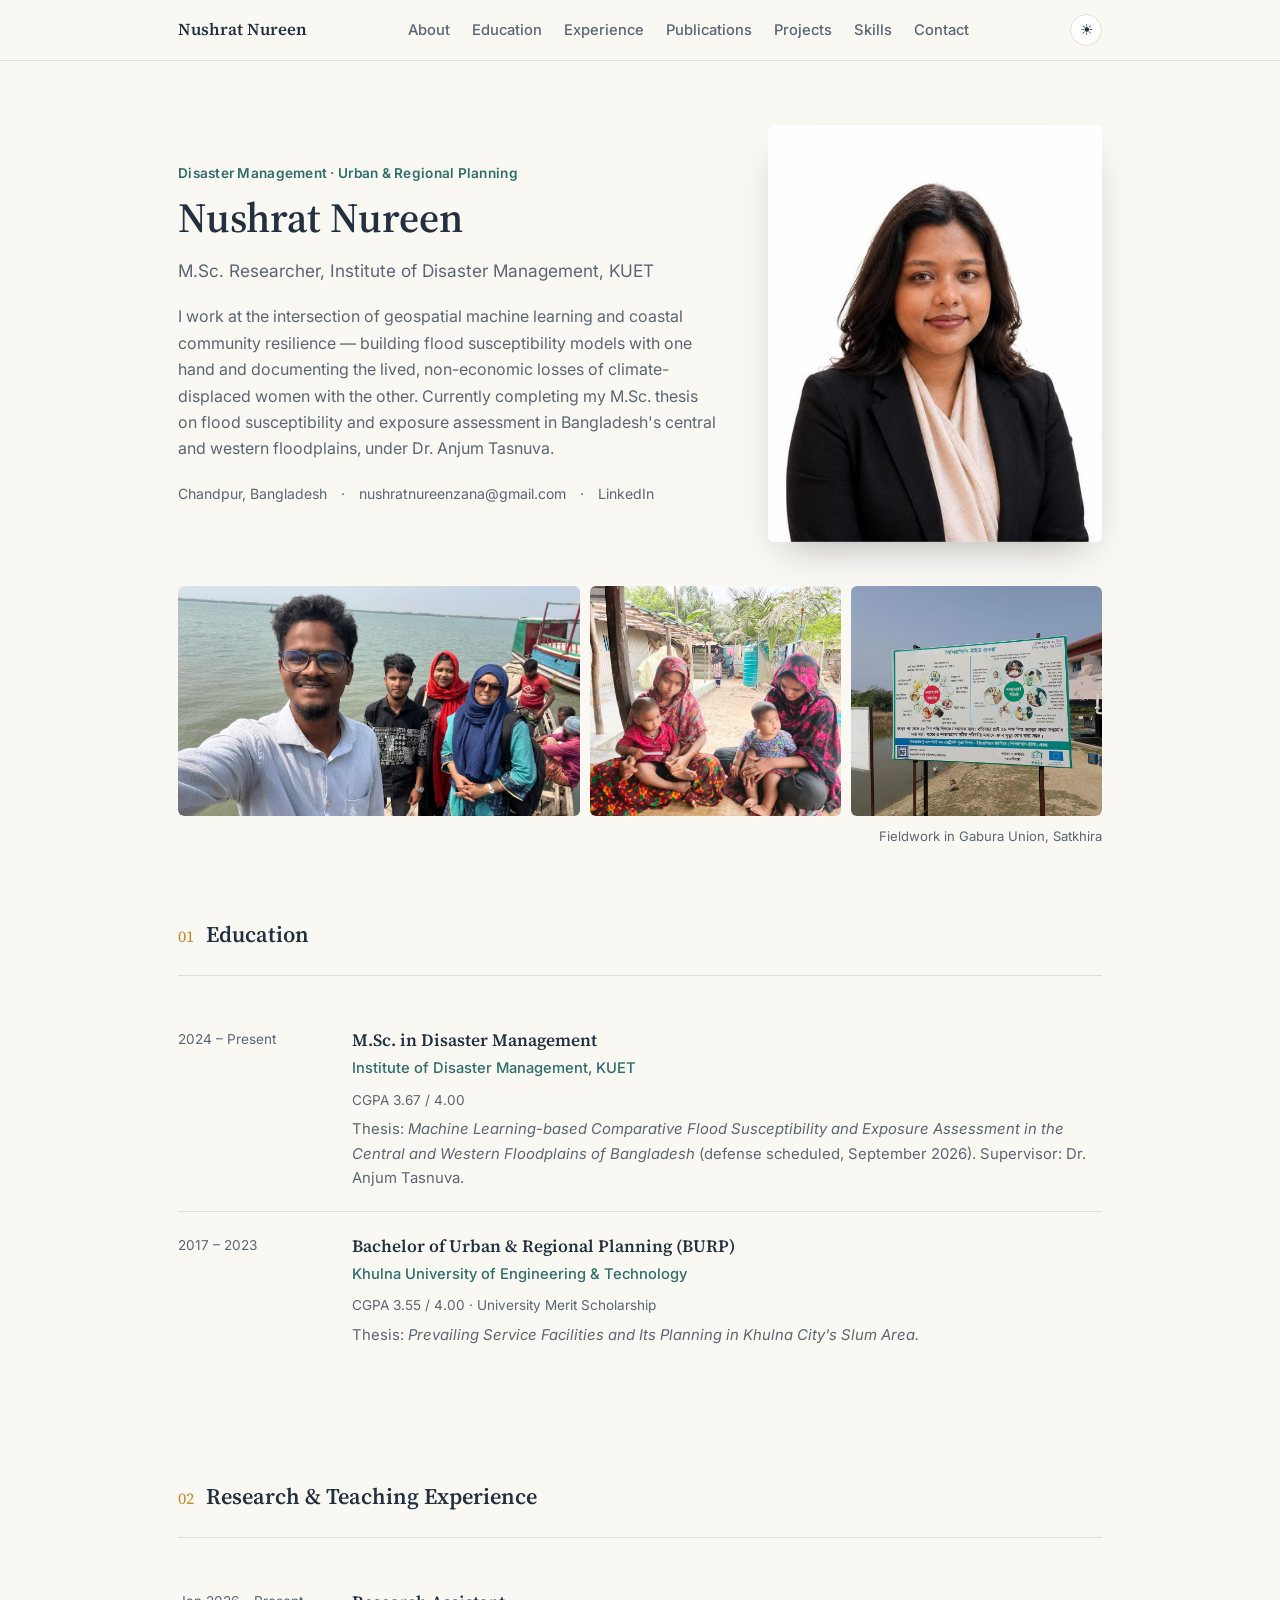
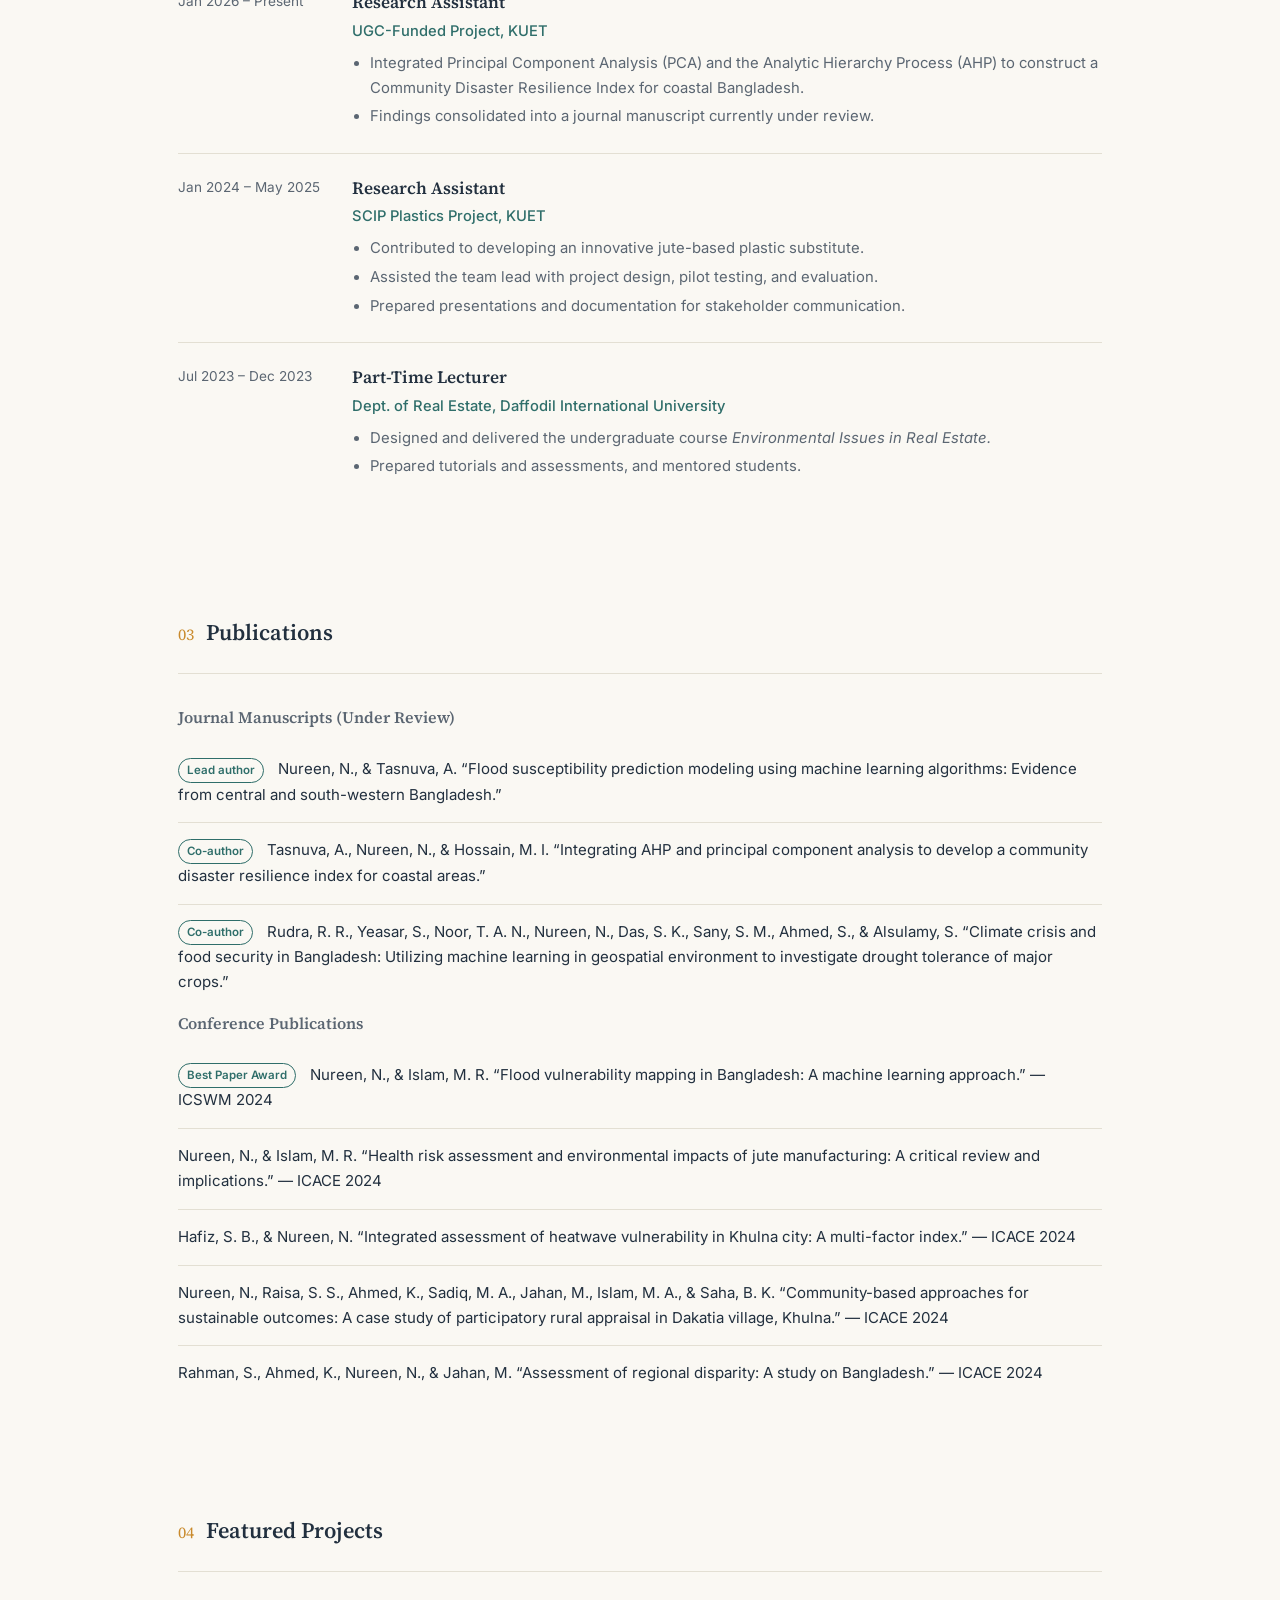
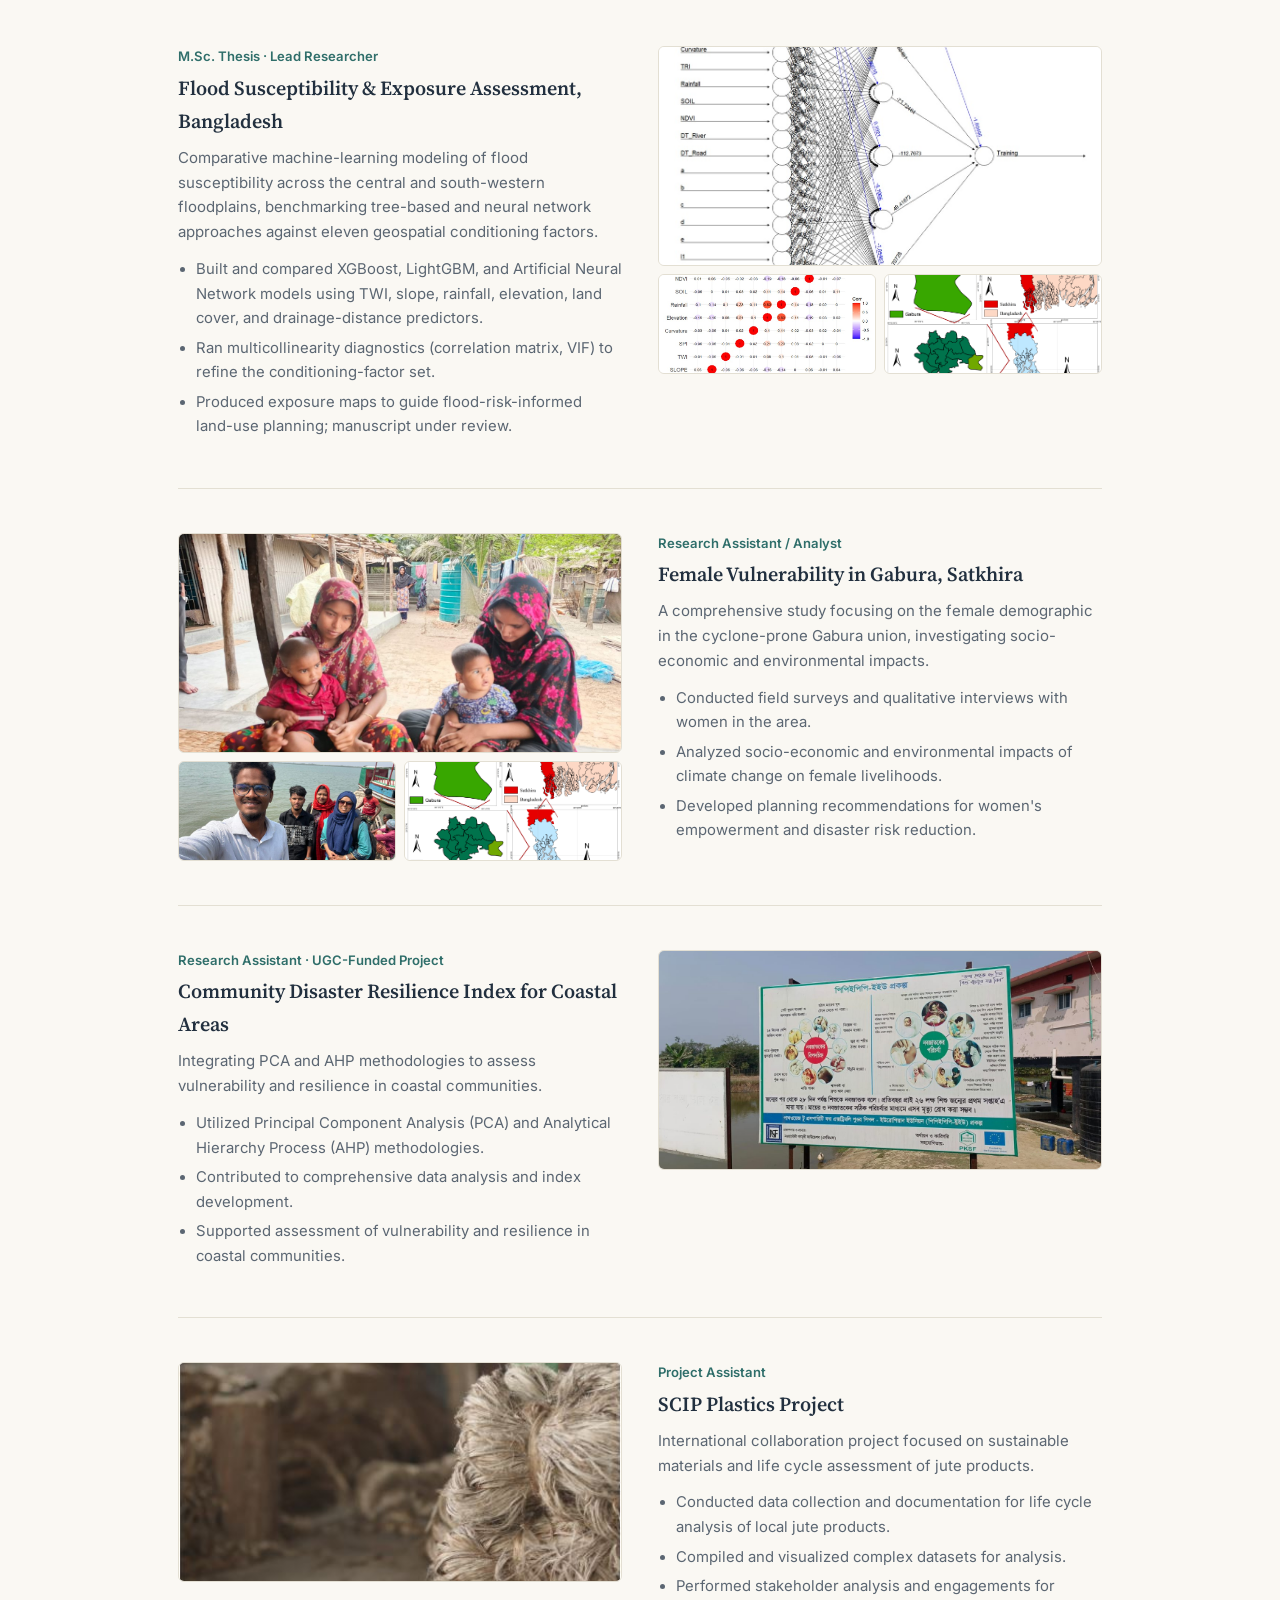
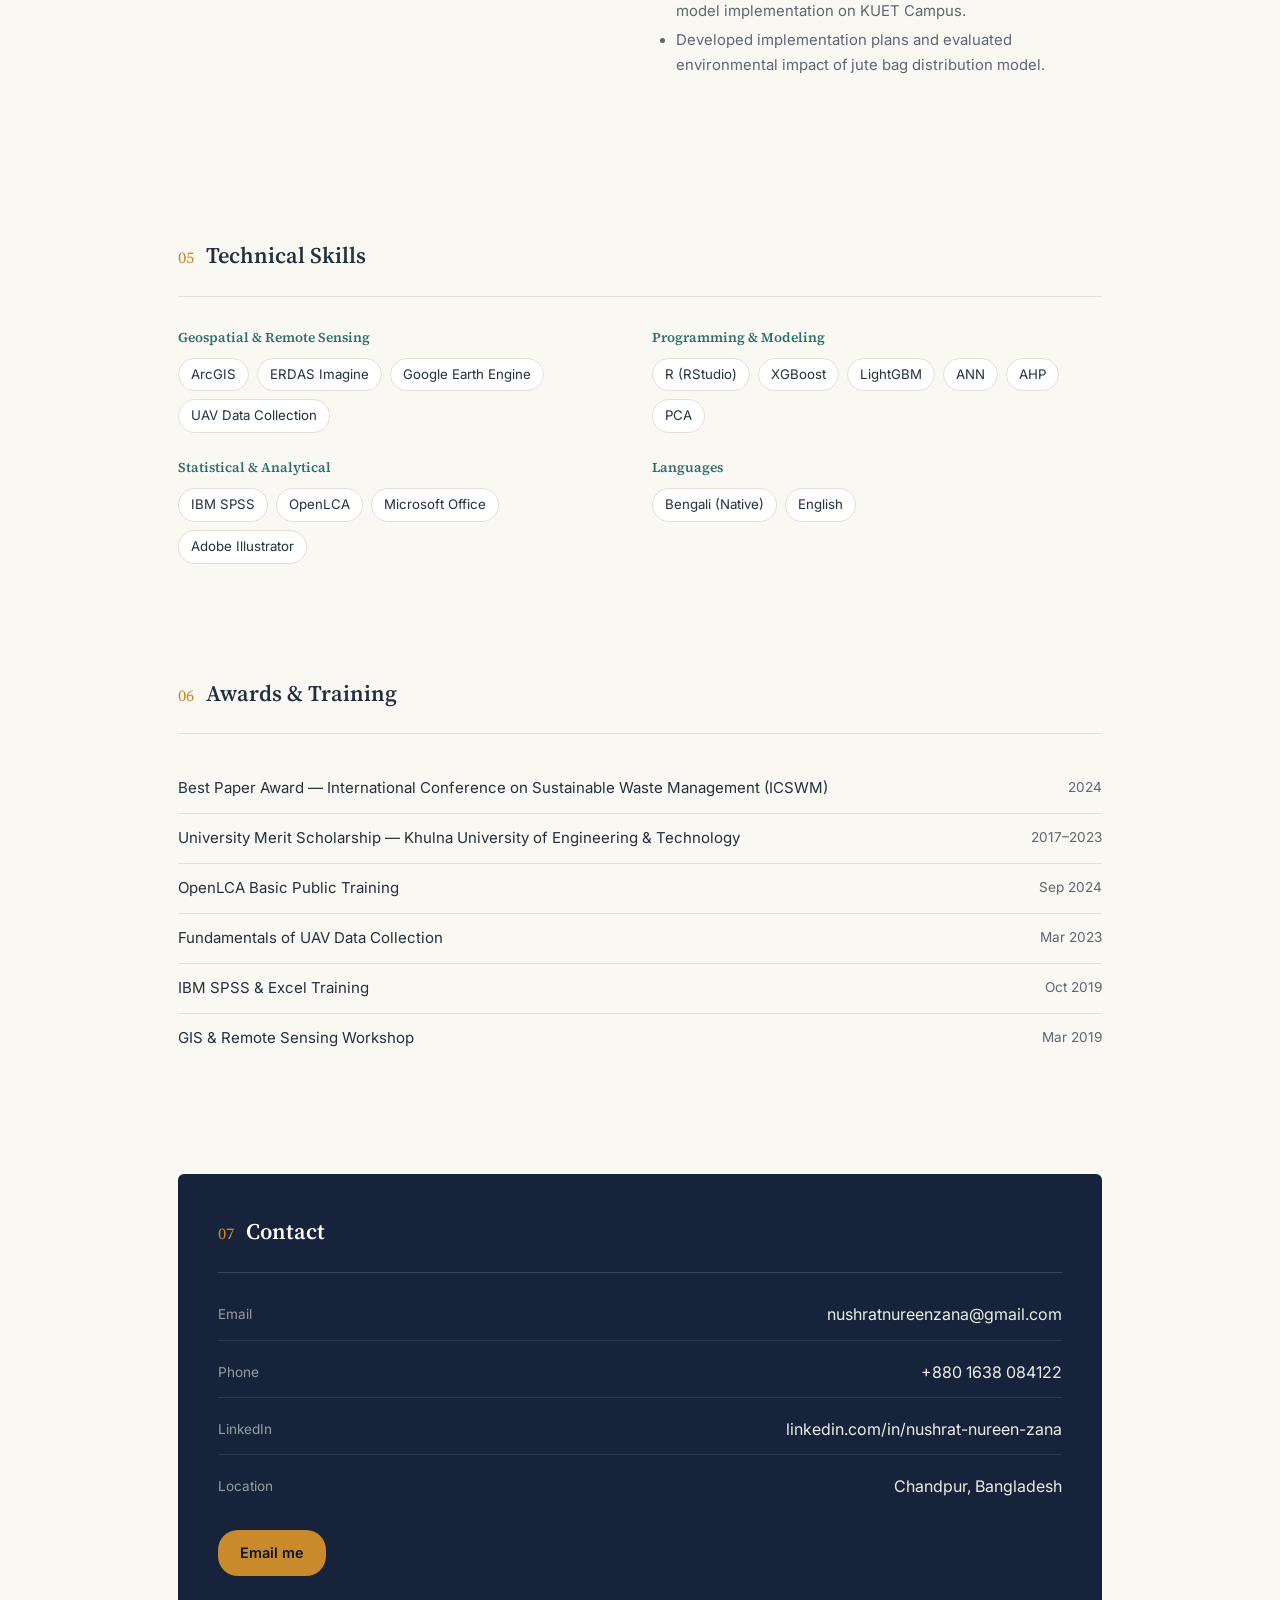
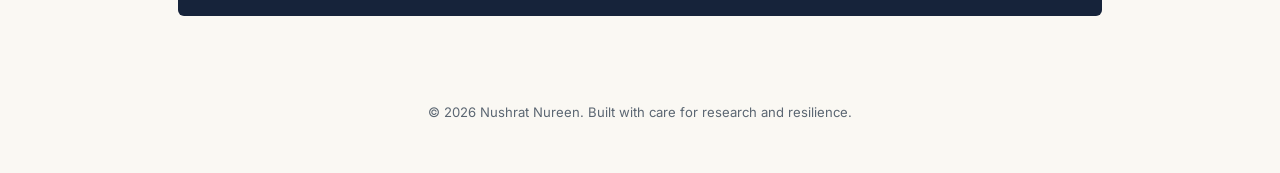
==== commit 7436ec37: "Rebuild portfolio as a polished single-page site - Fix broken image links: move all photos into img/" ====
--- a/portfolio.html
+++ b/portfolio.html
@@ -2,555 +2,14 @@
 <html lang="en">
 <head>
 <meta charset="UTF-8">
+<meta http-equiv="refresh" content="0; url=index.html">
 <meta name="viewport" content="width=device-width, initial-scale=1.0">
-<title>Nushrat Nureen | Portfolio</title>
-<link rel="preconnect" href="https://fonts.googleapis.com">
-<link rel="preconnect" href="https://fonts.gstatic.com" crossorigin>
-<link href="https://fonts.googleapis.com/css2?family=Source+Serif+4:opsz,wght@8..60,400;8..60,500;8..60,600;8..60,700&family=Inter:wght@400;500;600&display=swap" rel="stylesheet">
-<style>
-  :root{
-    --navy:#16233A;
-    --navy-deep:#0C1420;
-    --teal:#2F6E6A;
-    --amber:#C98A2C;
-    --paper:#FAF8F3;
-    --surface:#FFFFFF;
-    --line:#E3DFD3;
-    --ink:#22303F;
-    --ink-soft:#5B6672;
-    --radius:6px;
-    --maxw:980px;
-  }
-  [data-theme="dark"]{
-    --paper:#0F1720;
-    --surface:#16212C;
-    --line:#28343F;
-    --ink:#E8E9E4;
-    --ink-soft:#A6AEB6;
-  }
-  *{box-sizing:border-box;}
-  html{scroll-behavior:smooth;}
-  body{
-    margin:0;
-    background:var(--paper);
-    color:var(--ink);
-    font-family:'Inter',system-ui,sans-serif;
-    font-size:16px;
-    line-height:1.65;
-    transition:background .3s ease, color .3s ease;
-  }
-  h1,h2,h3{
-    font-family:'Source Serif 4', Georgia, serif;
-    font-weight:600;
-    color:var(--ink);
-    margin:0 0 .4em;
-  }
-  a{color:var(--teal); text-decoration:none;}
-  a:hover{text-decoration:underline;}
-  img{max-width:100%; display:block;}
-  .wrap{max-width:var(--maxw); margin:0 auto; padding-left:28px; padding-right:28px;}
-
-  header.site-nav{
-    position:sticky; top:0; z-index:50;
-    background:rgba(250,248,243,.9);
-    backdrop-filter:blur(6px);
-    border-bottom:1px solid var(--line);
-  }
-  [data-theme="dark"] header.site-nav{background:rgba(15,23,32,.88);}
-  .nav-inner{
-    max-width:var(--maxw); margin:0 auto; padding:14px 28px;
-    display:flex; align-items:center; justify-content:space-between;
-  }
-  .nav-name{font-family:'Source Serif 4',serif; font-weight:600; font-size:1.05rem;}
-  .nav-links{display:flex; gap:22px; align-items:center;}
-  .nav-links a{color:var(--ink-soft); font-size:.92rem; font-weight:500;}
-  .nav-links a:hover{color:var(--teal); text-decoration:none;}
-  .theme-toggle{
-    border:1px solid var(--line); background:var(--surface); color:var(--ink);
-    width:32px; height:32px; border-radius:50%; cursor:pointer;
-    display:flex; align-items:center; justify-content:center; font-size:15px;
-  }
-  .nav-toggle{display:none; background:none; border:none; font-size:1.4rem; color:var(--ink); cursor:pointer;}
-
-  .hero{
-    max-width:var(--maxw); margin:0 auto; padding:64px 28px 0;
-    display:grid; grid-template-columns:1.3fr .8fr; gap:48px; align-items:center;
-  }
-  .kicker{color:var(--teal); font-weight:600; font-size:.85rem; letter-spacing:.02em; margin-bottom:10px;}
-  .hero h1{font-size:2.6rem; line-height:1.1;}
-  .hero p.role{color:var(--ink-soft); font-size:1.08rem; margin:8px 0 18px;}
-  .hero-meta{display:flex; flex-wrap:wrap; gap:14px; font-size:.88rem; color:var(--ink-soft); margin-top:20px;}
-  .hero-meta a{color:var(--ink-soft);}
-  .hero-meta a:hover{color:var(--teal);}
-  .hero-photo-wrap{
-    position:relative; border-radius:var(--radius); overflow:hidden;
-    aspect-ratio:4/5; box-shadow:0 18px 40px -18px rgba(12,20,32,.35);
-  }
-  .hero-photo-wrap img{width:100%; height:100%; object-fit:cover;}
-  .hero-photo-wrap::after{
-    content:""; position:absolute; inset:0;
-    box-shadow:inset 0 0 0 1px rgba(255,255,255,.15);
-  }
-
-  .field-strip{max-width:var(--maxw); margin:44px auto 0; padding:0 28px;}
-  .field-strip-grid{
-    display:grid; grid-template-columns:1.6fr 1fr 1fr; gap:10px;
-    border-radius:var(--radius); overflow:hidden;
-  }
-  .field-strip-grid img{width:100%; height:230px; object-fit:cover; transition:transform .5s ease;}
-  .field-strip-grid a{display:block; overflow:hidden; border-radius:var(--radius);}
-  .field-strip-grid a:hover img{transform:scale(1.04);}
-  .field-caption{margin-top:10px; font-size:.82rem; color:var(--ink-soft); text-align:right;}
-
-  section{max-width:var(--maxw); margin:0 auto; padding:56px 28px;}
-  .section-head{
-    display:flex; align-items:baseline; gap:12px;
-    border-bottom:1px solid var(--line);
-    padding-bottom:12px; margin-bottom:30px;
-  }
-  .section-head h2{font-size:1.4rem;}
-  .section-head .num{color:var(--amber); font-family:'Source Serif 4',serif; font-size:1rem;}
-
-  p{color:var(--ink);}
-  p.lede{color:var(--ink-soft); max-width:56ch;}
-
-  .entry{
-    display:grid; grid-template-columns:150px 1fr; gap:24px;
-    padding:20px 0; border-bottom:1px solid var(--line);
-  }
-  .entry:last-child{border-bottom:none;}
-  .entry-date{color:var(--ink-soft); font-size:.85rem; padding-top:2px;}
-  .entry h3{font-size:1.08rem; margin-bottom:2px;}
-  .entry .org{color:var(--teal); font-size:.92rem; font-weight:500; margin-bottom:8px;}
-  .entry ul{margin:8px 0 0; padding-left:18px; color:var(--ink-soft); font-size:.93rem;}
-  .entry ul li{margin-bottom:4px;}
-  .entry .meta-line{font-size:.85rem; color:var(--ink-soft); margin-bottom:6px;}
-
-  .pub-group h3.pub-heading{font-size:1rem; color:var(--ink-soft); font-weight:600; margin:28px 0 12px;}
-  .pub-group h3.pub-heading:first-child{margin-top:0;}
-  .pub-item{padding:15px 0; border-bottom:1px solid var(--line); font-size:.94rem;}
-  .pub-item:last-child{border-bottom:none;}
-  .pub-tag{
-    display:inline-block; border:1px solid var(--teal); color:var(--teal);
-    font-size:.72rem; font-weight:600; padding:2px 8px; border-radius:20px;
-    margin-right:10px; vertical-align:middle;
-  }
-
-  .project{
-    display:grid; grid-template-columns:1fr 1fr; gap:36px;
-    padding:44px 0; border-bottom:1px solid var(--line); align-items:start;
-  }
-  .project:nth-child(even) .project-media{order:2;}
-  .project:last-child{border-bottom:none;}
-  .project-tag{color:var(--teal); font-size:.82rem; font-weight:600; margin-bottom:4px;}
-  .project h3{font-size:1.25rem;}
-  .project ul{margin:12px 0 0; padding-left:18px; color:var(--ink-soft); font-size:.93rem;}
-  .project ul li{margin-bottom:5px;}
-  .project-media{display:grid; gap:8px;}
-  .project-media .cover{
-    width:100%; height:220px; object-fit:cover; border-radius:var(--radius);
-    border:1px solid var(--line);
-  }
-  .project-media .sub-grid{display:grid; grid-template-columns:1fr 1fr; gap:8px;}
-  .project-media .sub-grid img{
-    width:100%; height:100px; object-fit:cover; border-radius:var(--radius);
-    border:1px solid var(--line);
-  }
-
-  .skills-grid{display:grid; grid-template-columns:1fr 1fr; gap:24px;}
-  .skill-block h3{font-size:.85rem; color:var(--teal); font-weight:600; margin-bottom:8px;}
-  .chip-row{display:flex; flex-wrap:wrap; gap:8px;}
-  .chip{background:var(--surface); border:1px solid var(--line); padding:5px 12px; border-radius:20px; font-size:.83rem; color:var(--ink);}
-
-  .list-simple{list-style:none; margin:0; padding:0;}
-  .list-simple li{
-    padding:12px 0; border-bottom:1px solid var(--line);
-    display:flex; justify-content:space-between; gap:12px; font-size:.94rem;
-  }
-  .list-simple li:last-child{border-bottom:none;}
-  .list-simple .badge-year{color:var(--ink-soft); font-size:.85rem; white-space:nowrap;}
-
-  .contact-box{
-    background:var(--navy); color:#EDEEE9; border-radius:var(--radius); padding:40px;
-    display:grid; gap:18px;
-  }
-  .contact-box h2{color:#fff;}
-  .contact-box .section-head{border-bottom:1px solid rgba(255,255,255,.15); margin-bottom:10px;}
-  .contact-row{display:flex; justify-content:space-between; align-items:center; flex-wrap:wrap; gap:6px;
-    border-bottom:1px solid rgba(255,255,255,.1); padding-bottom:12px;}
-  .contact-row:last-of-type{border-bottom:none;}
-  .contact-row .label{color:rgba(237,238,233,.6); font-size:.85rem;}
-  .contact-row a{color:#EDEEE9;}
-  .btn{
-    display:inline-block; background:var(--amber); color:var(--navy-deep) !important;
-    padding:11px 22px; border-radius:20px; font-size:.9rem; font-weight:600;
-    justify-self:start;
-  }
-  .btn:hover{text-decoration:none; opacity:.9;}
-
-  footer{text-align:center; padding:30px 24px 50px; color:var(--ink-soft); font-size:.82rem;}
-
-  @media (max-width:760px){
-    .hero{grid-template-columns:1fr; text-align:left; padding-top:44px;}
-    .hero-photo-wrap{aspect-ratio:16/10; max-width:320px;}
-    .field-strip-grid{grid-template-columns:1fr 1fr;}
-    .field-strip-grid a:first-child{grid-column:1/-1;}
-    .entry{grid-template-columns:1fr;}
-    .entry-date{order:2;}
-    .project, .project:nth-child(even){grid-template-columns:1fr;}
-    .project:nth-child(even) .project-media{order:0;}
-    .skills-grid{grid-template-columns:1fr;}
-    .nav-links{
-      position:fixed; top:57px; left:0; right:0; background:var(--paper);
-      flex-direction:column; align-items:flex-start; padding:16px 28px;
-      border-bottom:1px solid var(--line); display:none; gap:14px;
-    }
-    .nav-links.open{display:flex;}
-    .nav-toggle{display:block;}
-  }
-</style>
+<title>Redirecting...</title>
+<script>
+    window.location.replace('index.html');
+</script>
 </head>
 <body>
-
-<header class="site-nav">
-  <div class="nav-inner">
-    <span class="nav-name">Nushrat Nureen</span>
-    <nav class="nav-links" id="navLinks">
-      <a href="#about">About</a>
-      <a href="#education">Education</a>
-      <a href="#experience">Experience</a>
-      <a href="#publications">Publications</a>
-      <a href="#projects">Projects</a>
-      <a href="#skills">Skills</a>
-      <a href="#contact">Contact</a>
-    </nav>
-    <div style="display:flex; gap:10px; align-items:center;">
-      <button class="theme-toggle" id="themeToggle" aria-label="Toggle dark mode">☀</button>
-      <button class="nav-toggle" id="navToggle" aria-label="Toggle menu">☰</button>
-    </div>
-  </div>
-</header>
-
-<div class="hero" id="about">
-  <div>
-    <div class="kicker">Disaster Management · Urban &amp; Regional Planning</div>
-    <h1>Nushrat Nureen</h1>
-    <p class="role">M.Sc. Researcher, Institute of Disaster Management, KUET</p>
-    <p class="lede">
-      I work at the intersection of geospatial machine learning and coastal community resilience —
-      building flood susceptibility models with one hand and documenting the lived, non-economic
-      losses of climate-displaced women with the other. Currently completing my M.Sc. thesis on
-      flood susceptibility and exposure assessment in Bangladesh's central and western floodplains,
-      under Dr. Anjum Tasnuva.
-    </p>
-    <div class="hero-meta">
-      <span>Chandpur, Bangladesh</span>
-      <span>&middot;</span>
-      <a href="mailto:nushratnureenzana@gmail.com">nushratnureenzana@gmail.com</a>
-      <span>&middot;</span>
-      <a href="https://www.linkedin.com/in/nushrat-nureen-zana-0066b7171/" target="_blank" rel="noopener">LinkedIn</a>
-    </div>
-  </div>
-  <div class="hero-photo-wrap">
-    <img src="img/Nushrat.jpeg" alt="Nushrat Nureen">
-  </div>
-</div>
-
-<div class="field-strip">
-  <div class="field-strip-grid">
-    <a href="img/u.jpeg" target="_blank"><img src="img/u.jpeg" alt="Field team in Gabura, Satkhira"></a>
-    <a href="img/n.jpeg" target="_blank"><img src="img/n.jpeg" alt="Interviewing women in coastal Gabura"></a>
-    <a href="img/p.jpeg" target="_blank"><img src="img/p.jpeg" alt="Community health signage, Shyamnagar"></a>
-  </div>
-  <p class="field-caption">Fieldwork in Gabura Union, Satkhira</p>
-</div>
-
-<section id="education">
-  <div class="section-head"><span class="num">01</span><h2>Education</h2></div>
-
-  <div class="entry">
-    <div class="entry-date">2024 – Present</div>
-    <div>
-      <h3>M.Sc. in Disaster Management</h3>
-      <div class="org">Institute of Disaster Management, KUET</div>
-      <div class="meta-line">CGPA 3.67 / 4.00</div>
-      <p style="margin:0; color:var(--ink-soft); font-size:.93rem;">
-        Thesis: <em>Machine Learning-based Comparative Flood Susceptibility and Exposure Assessment in the
-        Central and Western Floodplains of Bangladesh</em> (defense scheduled, September 2026).
-        Supervisor: Dr. Anjum Tasnuva.
-      </p>
-    </div>
-  </div>
-
-  <div class="entry">
-    <div class="entry-date">2017 – 2023</div>
-    <div>
-      <h3>Bachelor of Urban &amp; Regional Planning (BURP)</h3>
-      <div class="org">Khulna University of Engineering &amp; Technology</div>
-      <div class="meta-line">CGPA 3.55 / 4.00 &middot; University Merit Scholarship</div>
-      <p style="margin:0; color:var(--ink-soft); font-size:.93rem;">
-        Thesis: <em>Prevailing Service Facilities and Its Planning in Khulna City's Slum Area.</em>
-      </p>
-    </div>
-  </div>
-</section>
-
-<section id="experience">
-  <div class="section-head"><span class="num">02</span><h2>Research &amp; Teaching Experience</h2></div>
-
-  <div class="entry">
-    <div class="entry-date">Jan 2026 – Present</div>
-    <div>
-      <h3>Research Assistant</h3>
-      <div class="org">UGC-Funded Project, KUET</div>
-      <ul>
-        <li>Integrated Principal Component Analysis (PCA) and the Analytic Hierarchy Process (AHP) to
-          construct a Community Disaster Resilience Index for coastal Bangladesh.</li>
-        <li>Findings consolidated into a journal manuscript currently under review.</li>
-      </ul>
-    </div>
-  </div>
-
-  <div class="entry">
-    <div class="entry-date">Jan 2024 – May 2025</div>
-    <div>
-      <h3>Research Assistant</h3>
-      <div class="org">SCIP Plastics Project, KUET</div>
-      <ul>
-        <li>Contributed to developing an innovative jute-based plastic substitute.</li>
-        <li>Assisted the team lead with project design, pilot testing, and evaluation.</li>
-        <li>Prepared presentations and documentation for stakeholder communication.</li>
-      </ul>
-    </div>
-  </div>
-
-  <div class="entry">
-    <div class="entry-date">Jul 2023 – Dec 2023</div>
-    <div>
-      <h3>Part-Time Lecturer</h3>
-      <div class="org">Dept. of Real Estate, Daffodil International University</div>
-      <ul>
-        <li>Designed and delivered the undergraduate course <em>Environmental Issues in Real Estate.</em></li>
-        <li>Prepared tutorials and assessments, and mentored students.</li>
-      </ul>
-    </div>
-  </div>
-</section>
-
-<section id="publications">
-  <div class="section-head"><span class="num">03</span><h2>Publications</h2></div>
-
-  <div class="pub-group">
-    <h3 class="pub-heading">Journal Manuscripts (Under Review)</h3>
-
-    <div class="pub-item">
-      <span class="pub-tag">Lead author</span>
-      Nureen, N., &amp; Tasnuva, A. &ldquo;Flood susceptibility prediction modeling using machine learning
-      algorithms: Evidence from central and south-western Bangladesh.&rdquo;
-    </div>
-    <div class="pub-item">
-      <span class="pub-tag">Co-author</span>
-      Tasnuva, A., Nureen, N., &amp; Hossain, M. I. &ldquo;Integrating AHP and principal component analysis
-      to develop a community disaster resilience index for coastal areas.&rdquo;
-    </div>
-    <div class="pub-item">
-      <span class="pub-tag">Co-author</span>
-      Rudra, R. R., Yeasar, S., Noor, T. A. N., Nureen, N., Das, S. K., Sany, S. M., Ahmed, S., &amp; Alsulamy, S.
-      &ldquo;Climate crisis and food security in Bangladesh: Utilizing machine learning in geospatial
-      environment to investigate drought tolerance of major crops.&rdquo;
-    </div>
-  </div>
-
-  <div class="pub-group">
-    <h3 class="pub-heading">Conference Publications</h3>
-
-    <div class="pub-item">
-      <span class="pub-tag">Best Paper Award</span>
-      Nureen, N., &amp; Islam, M. R. &ldquo;Flood vulnerability mapping in Bangladesh: A machine learning
-      approach.&rdquo; &mdash; ICSWM 2024
-    </div>
-    <div class="pub-item">
-      Nureen, N., &amp; Islam, M. R. &ldquo;Health risk assessment and environmental impacts of jute
-      manufacturing: A critical review and implications.&rdquo; &mdash; ICACE 2024
-    </div>
-    <div class="pub-item">
-      Hafiz, S. B., &amp; Nureen, N. &ldquo;Integrated assessment of heatwave vulnerability in Khulna city:
-      A multi-factor index.&rdquo; &mdash; ICACE 2024
-    </div>
-    <div class="pub-item">
-      Nureen, N., Raisa, S. S., Ahmed, K., Sadiq, M. A., Jahan, M., Islam, M. A., &amp; Saha, B. K.
-      &ldquo;Community-based approaches for sustainable outcomes: A case study of participatory rural
-      appraisal in Dakatia village, Khulna.&rdquo; &mdash; ICACE 2024
-    </div>
-    <div class="pub-item">
-      Rahman, S., Ahmed, K., Nureen, N., &amp; Jahan, M. &ldquo;Assessment of regional disparity: A study on
-      Bangladesh.&rdquo; &mdash; ICACE 2024
-    </div>
-  </div>
-</section>
-
-<section id="projects">
-  <div class="section-head"><span class="num">04</span><h2>Featured Projects</h2></div>
-
-  <div class="project">
-    <div class="project-media">
-      <img class="cover" src="img/n.jpeg" alt="Interviewing women in coastal Gabura">
-      <div class="sub-grid">
-        <img src="img/u.jpeg" alt="Field team, Gabura">
-        <img src="img/Gabura.jpg" alt="Study area map, Gabura union">
-      </div>
-    </div>
-    <div>
-      <div class="project-tag">Research Assistant / Analyst</div>
-      <h3>Female Vulnerability in Gabura, Satkhira</h3>
-      <p style="color:var(--ink-soft); font-size:.94rem; margin:6px 0 0;">
-        A comprehensive study focusing on the female demographic in the cyclone-prone Gabura union,
-        investigating socio-economic and environmental impacts.
-      </p>
-      <ul>
-        <li>Conducted field surveys and qualitative interviews with women in the area.</li>
-        <li>Analyzed socio-economic and environmental impacts of climate change on female livelihoods.</li>
-        <li>Developed planning recommendations for women's empowerment and disaster risk reduction.</li>
-      </ul>
-    </div>
-  </div>
-
-  <div class="project">
-    <div>
-      <div class="project-tag">Research Assistant · UGC-Funded Project</div>
-      <h3>Community Disaster Resilience Index for Coastal Areas</h3>
-      <p style="color:var(--ink-soft); font-size:.94rem; margin:6px 0 0;">
-        Integrating PCA and AHP methodologies to assess vulnerability and resilience in coastal communities.
-      </p>
-      <ul>
-        <li>Utilized Principal Component Analysis (PCA) and Analytical Hierarchy Process (AHP) methodologies.</li>
-        <li>Contributed to comprehensive data analysis and index development.</li>
-        <li>Supported assessment of vulnerability and resilience in coastal communities.</li>
-      </ul>
-    </div>
-    <div class="project-media">
-      <img class="cover" src="img/p.jpeg" alt="Community resilience signage, coastal Bangladesh">
-    </div>
-  </div>
-
-  <div class="project">
-    <div class="project-media">
-      <img class="cover" src="img/j.jpg" alt="Jute fiber processing">
-    </div>
-    <div>
-      <div class="project-tag">Project Assistant</div>
-      <h3>SCIP Plastics Project</h3>
-      <p style="color:var(--ink-soft); font-size:.94rem; margin:6px 0 0;">
-        International collaboration project focused on sustainable materials and life cycle assessment
-        of jute products.
-      </p>
-      <ul>
-        <li>Conducted data collection and documentation for life cycle analysis of local jute products.</li>
-        <li>Compiled and visualized complex datasets for analysis.</li>
-        <li>Performed stakeholder analysis and engagements for model implementation on KUET Campus.</li>
-        <li>Developed implementation plans and evaluated environmental impact of jute bag distribution model.</li>
-      </ul>
-    </div>
-  </div>
-</section>
-
-<section id="skills">
-  <div class="section-head"><span class="num">05</span><h2>Technical Skills</h2></div>
-  <div class="skills-grid">
-    <div class="skill-block">
-      <h3>Geospatial &amp; Remote Sensing</h3>
-      <div class="chip-row">
-        <span class="chip">ArcGIS</span>
-        <span class="chip">ERDAS Imagine</span>
-        <span class="chip">Google Earth Engine</span>
-        <span class="chip">UAV Data Collection</span>
-      </div>
-    </div>
-    <div class="skill-block">
-      <h3>Programming &amp; Modeling</h3>
-      <div class="chip-row">
-        <span class="chip">R (RStudio)</span>
-        <span class="chip">XGBoost</span>
-        <span class="chip">LightGBM</span>
-        <span class="chip">ANN</span>
-        <span class="chip">AHP</span>
-        <span class="chip">PCA</span>
-      </div>
-    </div>
-    <div class="skill-block">
-      <h3>Statistical &amp; Analytical</h3>
-      <div class="chip-row">
-        <span class="chip">IBM SPSS</span>
-        <span class="chip">OpenLCA</span>
-        <span class="chip">Microsoft Office</span>
-        <span class="chip">Adobe Illustrator</span>
-      </div>
-    </div>
-    <div class="skill-block">
-      <h3>Languages</h3>
-      <div class="chip-row">
-        <span class="chip">Bengali (Native)</span>
-        <span class="chip">English</span>
-      </div>
-    </div>
-  </div>
-</section>
-
-<section id="awards">
-  <div class="section-head"><span class="num">06</span><h2>Awards &amp; Training</h2></div>
-  <ul class="list-simple">
-    <li><span>Best Paper Award &mdash; International Conference on Sustainable Waste Management (ICSWM)</span><span class="badge-year">2024</span></li>
-    <li><span>University Merit Scholarship &mdash; Khulna University of Engineering &amp; Technology</span><span class="badge-year">2017–2023</span></li>
-    <li><span>OpenLCA Basic Public Training</span><span class="badge-year">Sep 2024</span></li>
-    <li><span>Fundamentals of UAV Data Collection</span><span class="badge-year">Mar 2023</span></li>
-    <li><span>IBM SPSS &amp; Excel Training</span><span class="badge-year">Oct 2019</span></li>
-    <li><span>GIS &amp; Remote Sensing Workshop</span><span class="badge-year">Mar 2019</span></li>
-  </ul>
-</section>
-
-<section id="contact">
-  <div class="contact-box">
-    <div class="section-head"><span class="num" style="color:var(--amber);">07</span><h2>Contact</h2></div>
-    <div class="contact-row">
-      <span class="label">Email</span>
-      <a href="mailto:nushratnureenzana@gmail.com">nushratnureenzana@gmail.com</a>
-    </div>
-    <div class="contact-row">
-      <span class="label">Phone</span>
-      <span>+880 1638 084122</span>
-    </div>
-    <div class="contact-row">
-      <span class="label">LinkedIn</span>
-      <a href="https://www.linkedin.com/in/nushrat-nureen-zana-0066b7171/" target="_blank" rel="noopener">linkedin.com/in/nushrat-nureen-zana</a>
-    </div>
-    <div class="contact-row">
-      <span class="label">Location</span>
-      <span>Chandpur, Bangladesh</span>
-    </div>
-    <a class="btn" href="mailto:nushratnureenzana@gmail.com">Email me</a>
-  </div>
-</section>
-
-<footer>
-  &copy; 2026 Nushrat Nureen. Built with care for research and resilience.
-</footer>
-
-<script>
-  const themeToggle = document.getElementById('themeToggle');
-  const root = document.documentElement;
-  const saved = localStorage.getItem('portfolio-theme');
-  if(saved === 'dark'){ root.setAttribute('data-theme','dark'); themeToggle.textContent = '☾'; }
-  themeToggle.addEventListener('click', () => {
-    const isDark = root.getAttribute('data-theme') === 'dark';
-    if(isDark){ root.removeAttribute('data-theme'); themeToggle.textContent = '☀'; localStorage.setItem('portfolio-theme','light'); }
-    else{ root.setAttribute('data-theme','dark'); themeToggle.textContent = '☾'; localStorage.setItem('portfolio-theme','dark'); }
-  });
-
-  const navToggle = document.getElementById('navToggle');
-  const navLinks = document.getElementById('navLinks');
-  navToggle.addEventListener('click', () => navLinks.classList.toggle('open'));
-  navLinks.querySelectorAll('a').forEach(a => a.addEventListener('click', () => navLinks.classList.remove('open')));
-</script>
-
+    <p>Redirecting to portfolio... <a href="index.html">Click here if not redirected</a>.</p>
 </body>
 </html>
